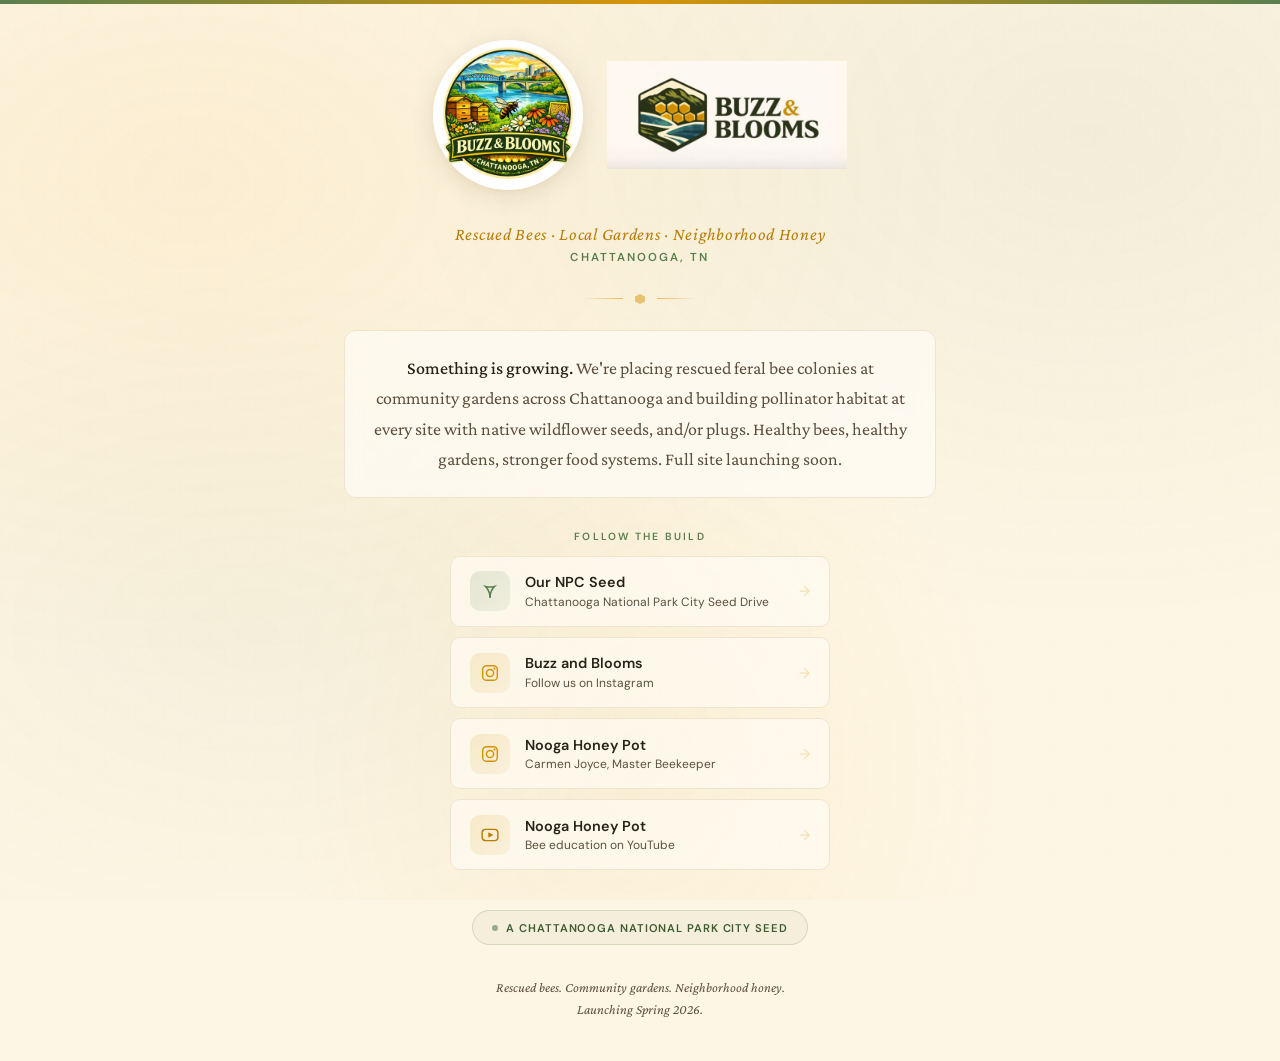
==== index.html @ ecd63970 "Update index.html habitai box" ====
<!DOCTYPE html>
<html lang="en">
<head>
  <meta charset="UTF-8">
  <meta name="viewport" content="width=device-width, initial-scale=1.0">
  <title>Buzz and Blooms | Rescued Bees · Local Gardens · Neighborhood Honey</title>
  <meta name="description" content="Buzz and Blooms places rescued feral bee colonies at community gardens across Chattanooga. A Chattanooga National Park City Seed.">
  <meta property="og:title" content="Buzz and Blooms | Chattanooga, TN">
  <meta property="og:description" content="Rescued bees. Local gardens. Neighborhood honey. A Chattanooga National Park City Seed.">
  <meta property="og:type" content="website">
  <meta property="og:url" content="https://buzzandbloomschatt.com">
  <link rel="preconnect" href="https://fonts.googleapis.com">
  <link rel="preconnect" href="https://fonts.gstatic.com" crossorigin>
  <link href="https://fonts.googleapis.com/css2?family=Crimson+Pro:ital,wght@0,300;0,400;0,500;0,600;1,300;1,400&family=DM+Sans:wght@400;500;600&display=swap" rel="stylesheet">
  <style>
    :root {
      --honey: #D4940A;
      --honey-deep: #B87D08;
      --honey-light: #E8B84B;
      --honey-glow: #F5D280;
      --sage: #5A7F4E;
      --sage-light: #7BA36D;
      --sage-deep: #3D5C33;
      --cream: #FFF8EC;
      --cream-dark: #F0E4CF;
      --ink: #2A2118;
      --ink-soft: #5C4F3E;
      --warm-bg: #FEF6E4;
    }

    * { margin: 0; padding: 0; box-sizing: border-box; }

    html {
      font-size: 16px;
      -webkit-font-smoothing: antialiased;
      -moz-osx-font-smoothing: grayscale;
    }

    body {
      background: var(--warm-bg);
      color: var(--ink);
      font-family: 'DM Sans', sans-serif;
      min-height: 100vh;
      display: flex;
      flex-direction: column;
      align-items: center;
      overflow-x: hidden;
      position: relative;
    }

    /* Layered warm background */
    body::before {
      content: '';
      position: fixed;
      inset: 0;
      background: 
        radial-gradient(ellipse at 15% 20%, rgba(212, 148, 10, 0.08) 0%, transparent 50%),
        radial-gradient(ellipse at 85% 15%, rgba(90, 127, 78, 0.07) 0%, transparent 45%),
        radial-gradient(ellipse at 50% 85%, rgba(212, 148, 10, 0.06) 0%, transparent 40%),
        radial-gradient(ellipse at 20% 70%, rgba(90, 127, 78, 0.05) 0%, transparent 40%);
      pointer-events: none;
      z-index: 0;
    }

    /* Subtle honeycomb texture */
    body::after {
      content: '';
      position: fixed;
      inset: 0;
      opacity: 0.018;
      background-image: url("data:image/svg+xml,%3Csvg width='60' height='52' viewBox='0 0 60 52' xmlns='http://www.w3.org/2000/svg'%3E%3Cpath d='M15 0 L30 8.66 L30 25.98 L15 34.64 L0 25.98 L0 8.66Z' fill='none' stroke='%23D4940A' stroke-width='1'/%3E%3Cpath d='M45 0 L60 8.66 L60 25.98 L45 34.64 L30 25.98 L30 8.66Z' fill='none' stroke='%23D4940A' stroke-width='1'/%3E%3Cpath d='M30 17.32 L45 25.98 L45 43.3 L30 51.96 L15 43.3 L15 25.98Z' fill='none' stroke='%23D4940A' stroke-width='1'/%3E%3C/svg%3E");
      pointer-events: none;
      z-index: 0;
    }

    /* Top accent bar */
    .accent-bar {
      width: 100%;
      height: 4px;
      background: linear-gradient(90deg, var(--sage), var(--honey), var(--sage));
      position: fixed;
      top: 0;
      left: 0;
      z-index: 10;
    }

    .page {
      position: relative;
      z-index: 1;
      display: flex;
      flex-direction: column;
      align-items: center;
      padding: 2.5rem 1.5rem 2.5rem;
      width: 100%;
      max-width: 640px;
    }

    /* Flying bees */
    .bee {
      position: fixed;
      width: 22px;
      height: 22px;
      opacity: 0;
      pointer-events: none;
      z-index: 0;
    }

    .bee svg {
      width: 100%;
      height: 100%;
    }

    .bee:nth-child(1) { animation: fly1 18s ease-in-out infinite 0s; }
    .bee:nth-child(2) { animation: fly2 22s ease-in-out infinite 4s; }
    .bee:nth-child(3) { animation: fly3 20s ease-in-out infinite 8s; }
    .bee:nth-child(4) { animation: fly4 25s ease-in-out infinite 2s; width: 18px; height: 18px; }
    .bee:nth-child(5) { animation: fly5 19s ease-in-out infinite 10s; width: 16px; height: 16px; }
    .bee:nth-child(6) { animation: fly6 23s ease-in-out infinite 5s; }
    .bee:nth-child(7) { animation: fly7 21s ease-in-out infinite 14s; width: 19px; height: 19px; }
    .bee:nth-child(8) { animation: fly8 24s ease-in-out infinite 1s; width: 17px; height: 17px; }

    @keyframes fly1 {
      0%   { transform: translate(-5vw, 60vh) rotate(20deg) scaleX(-1); opacity: 0; }
      5%   { opacity: 0.35; }
      25%  { transform: translate(30vw, 30vh) rotate(-5deg) scaleX(-1); }
      50%  { transform: translate(55vw, 50vh) rotate(15deg) scaleX(-1); opacity: 0.3; }
      75%  { transform: translate(80vw, 20vh) rotate(-10deg) scaleX(-1); }
      95%  { opacity: 0; }
      100% { transform: translate(105vw, 40vh) rotate(10deg) scaleX(-1); opacity: 0; }
    }

    @keyframes fly2 {
      0%   { transform: translate(105vw, 25vh) rotate(-15deg); opacity: 0; }
      5%   { opacity: 0.3; }
      30%  { transform: translate(65vw, 55vh) rotate(10deg); }
      55%  { transform: translate(35vw, 35vh) rotate(-8deg); opacity: 0.25; }
      80%  { transform: translate(10vw, 60vh) rotate(12deg); }
      95%  { opacity: 0; }
      100% { transform: translate(-10vw, 45vh) rotate(-5deg); opacity: 0; }
    }

    @keyframes fly3 {
      0%   { transform: translate(20vw, -5vh) rotate(10deg) scaleX(-1); opacity: 0; }
      5%   { opacity: 0.28; }
      35%  { transform: translate(50vw, 40vh) rotate(-12deg) scaleX(-1); }
      65%  { transform: translate(70vw, 70vh) rotate(8deg) scaleX(-1); opacity: 0.25; }
      95%  { opacity: 0; }
      100% { transform: translate(90vw, 105vh) rotate(-5deg) scaleX(-1); opacity: 0; }
    }

    @keyframes fly4 {
      0%   { transform: translate(90vw, 80vh) rotate(-10deg); opacity: 0; }
      5%   { opacity: 0.3; }
      20%  { transform: translate(70vw, 45vh) rotate(15deg); }
      45%  { transform: translate(40vw, 65vh) rotate(-5deg); opacity: 0.28; }
      70%  { transform: translate(15vw, 30vh) rotate(10deg); }
      95%  { opacity: 0; }
      100% { transform: translate(-10vw, 15vh) rotate(-8deg); opacity: 0; }
    }

    @keyframes fly5 {
      0%   { transform: translate(-8vw, 20vh) rotate(5deg) scaleX(-1); opacity: 0; }
      5%   { opacity: 0.25; }
      30%  { transform: translate(25vw, 75vh) rotate(-15deg) scaleX(-1); }
      60%  { transform: translate(60vw, 45vh) rotate(8deg) scaleX(-1); opacity: 0.22; }
      95%  { opacity: 0; }
      100% { transform: translate(105vw, 65vh) rotate(-5deg) scaleX(-1); opacity: 0; }
    }

    @keyframes fly6 {
      0%   { transform: translate(50vw, -8vh) rotate(12deg); opacity: 0; }
      5%   { opacity: 0.32; }
      25%  { transform: translate(75vw, 30vh) rotate(-8deg); }
      50%  { transform: translate(45vw, 55vh) rotate(15deg); opacity: 0.27; }
      75%  { transform: translate(20vw, 80vh) rotate(-12deg); }
      95%  { opacity: 0; }
      100% { transform: translate(-5vw, 95vh) rotate(5deg); opacity: 0; }
    }

    @keyframes fly7 {
      0%   { transform: translate(110vw, 70vh) rotate(-20deg) scaleX(-1); opacity: 0; }
      5%   { opacity: 0.26; }
      35%  { transform: translate(55vw, 20vh) rotate(10deg) scaleX(-1); }
      65%  { transform: translate(25vw, 50vh) rotate(-6deg) scaleX(-1); opacity: 0.24; }
      95%  { opacity: 0; }
      100% { transform: translate(-15vw, 35vh) rotate(12deg) scaleX(-1); opacity: 0; }
    }

    @keyframes fly8 {
      0%   { transform: translate(10vw, 105vh) rotate(8deg); opacity: 0; }
      5%   { opacity: 0.28; }
      25%  { transform: translate(35vw, 60vh) rotate(-12deg); }
      50%  { transform: translate(65vw, 85vh) rotate(6deg); opacity: 0.25; }
      75%  { transform: translate(85vw, 40vh) rotate(-15deg); }
      95%  { opacity: 0; }
      100% { transform: translate(108vw, 10vh) rotate(10deg); opacity: 0; }
    }

    /* Logos side by side */
    .logos {
      display: flex;
      align-items: center;
      gap: 1.5rem;
      margin-bottom: 1.8rem;
      opacity: 0;
      animation: fadeUp 0.9s ease-out 0.15s forwards;
    }

    .logos .badge img {
      width: 150px;
      max-width: 35vw;
      height: auto;
      border-radius: 50%;
      box-shadow: 
        0 6px 24px rgba(42, 33, 24, 0.1),
        0 2px 6px rgba(212, 148, 10, 0.08);
    }

    .logos .lockup img {
      width: 240px;
      max-width: 50vw;
      height: auto;
    }

    /* Tagline */
    .subtitle {
      font-family: 'Crimson Pro', serif;
      font-weight: 400;
      font-style: italic;
      font-size: 1.1rem;
      color: var(--honey-deep);
      letter-spacing: 0.04em;
      text-align: center;
      margin-bottom: 0.4rem;
      opacity: 0;
      animation: fadeUp 0.9s ease-out 0.5s forwards;
    }

    .location {
      font-family: 'DM Sans', sans-serif;
      font-size: 0.72rem;
      font-weight: 600;
      letter-spacing: 0.18em;
      text-transform: uppercase;
      color: var(--sage);
      text-align: center;
      margin-bottom: 1.8rem;
      opacity: 0;
      animation: fadeUp 0.9s ease-out 0.58s forwards;
    }

    /* Divider */
    .divider {
      display: flex;
      align-items: center;
      gap: 12px;
      margin-bottom: 1.6rem;
      opacity: 0;
      animation: fadeUp 0.9s ease-out 0.62s forwards;
    }

    .divider-line {
      width: 40px;
      height: 1px;
      background: linear-gradient(90deg, transparent, var(--honey-light));
    }
    .divider-line:last-child {
      background: linear-gradient(90deg, var(--honey-light), transparent);
    }

    .divider-hex {
      width: 10px;
      height: 10px;
      background: var(--honey);
      clip-path: polygon(50% 0%, 100% 25%, 100% 75%, 50% 100%, 0% 75%, 0% 25%);
      opacity: 0.5;
    }

    /* Message card */
    .message-card {
      background: rgba(255, 253, 247, 0.7);
      border: 1px solid var(--cream-dark);
      border-radius: 12px;
      padding: 1.4rem 1.6rem;
      margin-bottom: 2rem;
      backdrop-filter: blur(8px);
      opacity: 0;
      animation: fadeUp 0.9s ease-out 0.7s forwards;
    }

    .message {
      font-family: 'Crimson Pro', serif;
      font-size: 1.12rem;
      font-weight: 400;
      line-height: 1.7;
      color: var(--ink-soft);
      text-align: center;
    }

    .message strong {
      color: var(--ink);
      font-weight: 500;
    }

    /* Section label */
    .section-label {
      font-family: 'DM Sans', sans-serif;
      font-size: 0.65rem;
      font-weight: 600;
      letter-spacing: 0.2em;
      text-transform: uppercase;
      color: var(--sage);
      margin-bottom: 0.8rem;
      opacity: 0;
      animation: fadeUp 0.9s ease-out 0.82s forwards;
    }

    /* Links */
    .links {
      display: flex;
      flex-direction: column;
      gap: 0.65rem;
      width: 100%;
      max-width: 380px;
      margin-bottom: 2.5rem;
      opacity: 0;
      animation: fadeUp 0.9s ease-out 0.88s forwards;
    }

    .link-item {
      display: flex;
      align-items: center;
      gap: 0.9rem;
      padding: 0.9rem 1.2rem;
      border: 1px solid var(--cream-dark);
      border-radius: 10px;
      background: rgba(255, 253, 247, 0.6);
      text-decoration: none;
      color: var(--ink);
      transition: all 0.3s ease;
      backdrop-filter: blur(4px);
    }

    .link-item:hover {
      border-color: var(--honey-light);
      background: rgba(255, 248, 236, 0.9);
      transform: translateY(-2px);
      box-shadow: 0 6px 20px rgba(212, 148, 10, 0.1);
    }

    .link-icon {
      width: 40px;
      height: 40px;
      border-radius: 10px;
      display: flex;
      align-items: center;
      justify-content: center;
      flex-shrink: 0;
    }

    .link-icon.seed { 
      background: linear-gradient(135deg, rgba(90, 127, 78, 0.15), rgba(90, 127, 78, 0.08)); 
      color: var(--sage); 
    }
    .link-icon.instagram { 
      background: linear-gradient(135deg, rgba(212, 148, 10, 0.15), rgba(212, 148, 10, 0.08)); 
      color: var(--honey); 
    }
    .link-icon.youtube { 
      background: linear-gradient(135deg, rgba(212, 148, 10, 0.15), rgba(212, 148, 10, 0.08)); 
      color: var(--honey-deep); 
    }

    .link-text { display: flex; flex-direction: column; }

    .link-label {
      font-family: 'DM Sans', sans-serif;
      font-weight: 600;
      font-size: 0.9rem;
      color: var(--ink);
    }

    .link-desc {
      font-family: 'DM Sans', sans-serif;
      font-size: 0.75rem;
      color: var(--ink-soft);
      margin-top: 0.15rem;
    }

    .link-arrow {
      margin-left: auto;
      color: var(--honey-light);
      opacity: 0.4;
      transition: opacity 0.3s ease, transform 0.3s ease;
      font-size: 0.9rem;
    }

    .link-item:hover .link-arrow {
      opacity: 0.8;
      transform: translateX(3px);
    }

    /* NPC badge */
    .npc-badge {
      display: flex;
      align-items: center;
      gap: 0.5rem;
      font-family: 'DM Sans', sans-serif;
      font-size: 0.7rem;
      font-weight: 600;
      letter-spacing: 0.08em;
      text-transform: uppercase;
      color: var(--sage-deep);
      text-align: center;
      padding: 0.6rem 1.2rem;
      border: 1px solid rgba(90, 127, 78, 0.2);
      border-radius: 24px;
      background: rgba(90, 127, 78, 0.06);
      opacity: 0;
      animation: fadeUp 0.9s ease-out 1s forwards;
      margin-bottom: 2rem;
    }

    .npc-dot {
      width: 6px;
      height: 6px;
      background: var(--sage);
      border-radius: 50%;
      opacity: 0.6;
    }

    /* Footer */
    .footer {
      font-family: 'Crimson Pro', serif;
      font-style: italic;
      font-size: 0.85rem;
      color: var(--ink-soft);
      opacity: 0;
      animation: fadeUp 0.9s ease-out 1.1s forwards;
      text-align: center;
      line-height: 1.6;
    }

    @keyframes fadeUp {
      from { opacity: 0; transform: translateY(14px); }
      to { opacity: 1; transform: translateY(0); }
    }

    @media (max-width: 480px) {
      .logos { flex-direction: column; gap: 1rem; }
      .logos .badge img { width: 180px; max-width: 50vw; }
      .logos .lockup img { width: 260px; max-width: 75vw; }
      .message { font-size: 1.05rem; }
      .message-card { padding: 1.1rem 1.3rem; }
      .links { max-width: 100%; }
      .page { padding-top: 2rem; }
    }
  </style>
</head>
<body>

  <div class="accent-bar"></div>

  <!-- Flying bees -->
  <div class="bee" aria-hidden="true">
    <svg viewBox="0 0 22 22" xmlns="http://www.w3.org/2000/svg">
      <ellipse cx="13" cy="11" rx="6.5" ry="4.5" fill="#D4940A" opacity="0.85"/>
      <line x1="9.5" y1="7" x2="9.5" y2="15" stroke="#2A2118" stroke-width="1" opacity="0.45"/>
      <line x1="13" y1="6.5" x2="13" y2="15.5" stroke="#2A2118" stroke-width="1" opacity="0.45"/>
      <circle cx="6" cy="11" r="2.8" fill="#2A2118" opacity="0.5"/>
      <ellipse cx="10" cy="5.5" rx="4.5" ry="2.8" fill="none" stroke="#D4940A" stroke-width="0.6" opacity="0.4" transform="rotate(-15, 10, 5.5)"/>
      <ellipse cx="14" cy="5" rx="4" ry="2.5" fill="none" stroke="#D4940A" stroke-width="0.6" opacity="0.3" transform="rotate(-20, 14, 5)"/>
    </svg>
  </div>
  <div class="bee" aria-hidden="true">
    <svg viewBox="0 0 22 22" xmlns="http://www.w3.org/2000/svg">
      <ellipse cx="13" cy="11" rx="6.5" ry="4.5" fill="#D4940A" opacity="0.85"/>
      <line x1="9.5" y1="7" x2="9.5" y2="15" stroke="#2A2118" stroke-width="1" opacity="0.45"/>
      <line x1="13" y1="6.5" x2="13" y2="15.5" stroke="#2A2118" stroke-width="1" opacity="0.45"/>
      <circle cx="6" cy="11" r="2.8" fill="#2A2118" opacity="0.5"/>
      <ellipse cx="10" cy="5.5" rx="4.5" ry="2.8" fill="none" stroke="#D4940A" stroke-width="0.6" opacity="0.4" transform="rotate(-15, 10, 5.5)"/>
      <ellipse cx="14" cy="5" rx="4" ry="2.5" fill="none" stroke="#D4940A" stroke-width="0.6" opacity="0.3" transform="rotate(-20, 14, 5)"/>
    </svg>
  </div>
  <div class="bee" aria-hidden="true">
    <svg viewBox="0 0 22 22" xmlns="http://www.w3.org/2000/svg">
      <ellipse cx="13" cy="11" rx="6.5" ry="4.5" fill="#D4940A" opacity="0.85"/>
      <line x1="9.5" y1="7" x2="9.5" y2="15" stroke="#2A2118" stroke-width="1" opacity="0.45"/>
      <line x1="13" y1="6.5" x2="13" y2="15.5" stroke="#2A2118" stroke-width="1" opacity="0.45"/>
      <circle cx="6" cy="11" r="2.8" fill="#2A2118" opacity="0.5"/>
      <ellipse cx="10" cy="5.5" rx="4.5" ry="2.8" fill="none" stroke="#D4940A" stroke-width="0.6" opacity="0.4" transform="rotate(-15, 10, 5.5)"/>
      <ellipse cx="14" cy="5" rx="4" ry="2.5" fill="none" stroke="#D4940A" stroke-width="0.6" opacity="0.3" transform="rotate(-20, 14, 5)"/>
    </svg>
  </div>
  <div class="bee" aria-hidden="true">
    <svg viewBox="0 0 22 22" xmlns="http://www.w3.org/2000/svg">
      <ellipse cx="13" cy="11" rx="6.5" ry="4.5" fill="#D4940A" opacity="0.85"/>
      <line x1="9.5" y1="7" x2="9.5" y2="15" stroke="#2A2118" stroke-width="1" opacity="0.45"/>
      <line x1="13" y1="6.5" x2="13" y2="15.5" stroke="#2A2118" stroke-width="1" opacity="0.45"/>
      <circle cx="6" cy="11" r="2.8" fill="#2A2118" opacity="0.5"/>
      <ellipse cx="10" cy="5.5" rx="4.5" ry="2.8" fill="none" stroke="#D4940A" stroke-width="0.6" opacity="0.4" transform="rotate(-15, 10, 5.5)"/>
      <ellipse cx="14" cy="5" rx="4" ry="2.5" fill="none" stroke="#D4940A" stroke-width="0.6" opacity="0.3" transform="rotate(-20, 14, 5)"/>
    </svg>
  </div>
  <div class="bee" aria-hidden="true">
    <svg viewBox="0 0 22 22" xmlns="http://www.w3.org/2000/svg">
      <ellipse cx="13" cy="11" rx="6.5" ry="4.5" fill="#D4940A" opacity="0.85"/>
      <line x1="9.5" y1="7" x2="9.5" y2="15" stroke="#2A2118" stroke-width="1" opacity="0.45"/>
      <line x1="13" y1="6.5" x2="13" y2="15.5" stroke="#2A2118" stroke-width="1" opacity="0.45"/>
      <circle cx="6" cy="11" r="2.8" fill="#2A2118" opacity="0.5"/>
      <ellipse cx="10" cy="5.5" rx="4.5" ry="2.8" fill="none" stroke="#D4940A" stroke-width="0.6" opacity="0.4" transform="rotate(-15, 10, 5.5)"/>
      <ellipse cx="14" cy="5" rx="4" ry="2.5" fill="none" stroke="#D4940A" stroke-width="0.6" opacity="0.3" transform="rotate(-20, 14, 5)"/>
    </svg>
  </div>
  <div class="bee" aria-hidden="true">
    <svg viewBox="0 0 22 22" xmlns="http://www.w3.org/2000/svg">
      <ellipse cx="13" cy="11" rx="6.5" ry="4.5" fill="#D4940A" opacity="0.85"/>
      <line x1="9.5" y1="7" x2="9.5" y2="15" stroke="#2A2118" stroke-width="1" opacity="0.45"/>
      <line x1="13" y1="6.5" x2="13" y2="15.5" stroke="#2A2118" stroke-width="1" opacity="0.45"/>
      <circle cx="6" cy="11" r="2.8" fill="#2A2118" opacity="0.5"/>
      <ellipse cx="10" cy="5.5" rx="4.5" ry="2.8" fill="none" stroke="#D4940A" stroke-width="0.6" opacity="0.4" transform="rotate(-15, 10, 5.5)"/>
      <ellipse cx="14" cy="5" rx="4" ry="2.5" fill="none" stroke="#D4940A" stroke-width="0.6" opacity="0.3" transform="rotate(-20, 14, 5)"/>
    </svg>
  </div>
  <div class="bee" aria-hidden="true">
    <svg viewBox="0 0 22 22" xmlns="http://www.w3.org/2000/svg">
      <ellipse cx="13" cy="11" rx="6.5" ry="4.5" fill="#D4940A" opacity="0.85"/>
      <line x1="9.5" y1="7" x2="9.5" y2="15" stroke="#2A2118" stroke-width="1" opacity="0.45"/>
      <line x1="13" y1="6.5" x2="13" y2="15.5" stroke="#2A2118" stroke-width="1" opacity="0.45"/>
      <circle cx="6" cy="11" r="2.8" fill="#2A2118" opacity="0.5"/>
      <ellipse cx="10" cy="5.5" rx="4.5" ry="2.8" fill="none" stroke="#D4940A" stroke-width="0.6" opacity="0.4" transform="rotate(-15, 10, 5.5)"/>
      <ellipse cx="14" cy="5" rx="4" ry="2.5" fill="none" stroke="#D4940A" stroke-width="0.6" opacity="0.3" transform="rotate(-20, 14, 5)"/>
    </svg>
  </div>
  <div class="bee" aria-hidden="true">
    <svg viewBox="0 0 22 22" xmlns="http://www.w3.org/2000/svg">
      <ellipse cx="13" cy="11" rx="6.5" ry="4.5" fill="#D4940A" opacity="0.85"/>
      <line x1="9.5" y1="7" x2="9.5" y2="15" stroke="#2A2118" stroke-width="1" opacity="0.45"/>
      <line x1="13" y1="6.5" x2="13" y2="15.5" stroke="#2A2118" stroke-width="1" opacity="0.45"/>
      <circle cx="6" cy="11" r="2.8" fill="#2A2118" opacity="0.5"/>
      <ellipse cx="10" cy="5.5" rx="4.5" ry="2.8" fill="none" stroke="#D4940A" stroke-width="0.6" opacity="0.4" transform="rotate(-15, 10, 5.5)"/>
      <ellipse cx="14" cy="5" rx="4" ry="2.5" fill="none" stroke="#D4940A" stroke-width="0.6" opacity="0.3" transform="rotate(-20, 14, 5)"/>
    </svg>
  </div>

  <main class="page">

    <!-- Logos side by side -->
    <div class="logos">
      <div class="badge">
        <img src="logo-badge.png" alt="Buzz and Blooms Chattanooga illustrated badge">
      </div>
      <div class="lockup">
        <img src="logo-horizontal.png" alt="Buzz and Blooms logo with mountain, river, and honeycomb">
      </div>
    </div>

    <!-- Tagline -->
    <p class="subtitle">Rescued Bees · Local Gardens · Neighborhood Honey</p>
    <p class="location">Chattanooga, TN</p>

    <!-- Divider -->
    <div class="divider">
      <span class="divider-line"></span>
      <span class="divider-hex"></span>
      <span class="divider-line"></span>
    </div>

    <!-- Message -->
    <div class="message-card">
      <p class="message">
        <strong>Something is growing.</strong> We're placing rescued feral bee colonies at community gardens across Chattanooga and building pollinator habitat at every site with native wildflower seeds, and/or plugs. Healthy bees, healthy gardens, stronger food systems. Full site launching soon.
      </p>
    </div>

    <!-- Links -->
    <p class="section-label">Follow the build</p>
    <div class="links">
      <a href="https://www.npcseeds.org/seeds/0ba0ef82-71f8-458d-8ea9-48633b9c30ae" target="_blank" rel="noopener" class="link-item">
        <div class="link-icon seed">
          <svg width="18" height="18" viewBox="0 0 16 16" fill="none" stroke="currentColor" stroke-width="1.4">
            <path d="M8 14 Q8 8 4 4 Q8 5 12 4 Q8 8 8 14Z"/>
            <line x1="8" y1="14" x2="8" y2="9"/>
          </svg>
        </div>
        <div class="link-text">
          <span class="link-label">Our NPC Seed</span>
          <span class="link-desc">Chattanooga National Park City Seed Drive</span>
        </div>
        <span class="link-arrow">&rarr;</span>
      </a>

      <a href="https://www.instagram.com/buzzandbloomschatt/" target="_blank" rel="noopener" class="link-item">
        <div class="link-icon instagram">
          <svg width="18" height="18" viewBox="0 0 16 16" fill="none" stroke="currentColor" stroke-width="1.3">
            <rect x="1.5" y="1.5" width="13" height="13" rx="3.5"/>
            <circle cx="8" cy="8" r="3.2"/>
            <circle cx="12" cy="4" r="1" fill="currentColor" stroke="none"/>
          </svg>
        </div>
        <div class="link-text">
          <span class="link-label">Buzz and Blooms</span>
          <span class="link-desc">Follow us on Instagram</span>
        </div>
        <span class="link-arrow">&rarr;</span>
      </a>

      <a href="https://www.instagram.com/noogahoneypot/" target="_blank" rel="noopener" class="link-item">
        <div class="link-icon instagram">
          <svg width="18" height="18" viewBox="0 0 16 16" fill="none" stroke="currentColor" stroke-width="1.3">
            <rect x="1.5" y="1.5" width="13" height="13" rx="3.5"/>
            <circle cx="8" cy="8" r="3.2"/>
            <circle cx="12" cy="4" r="1" fill="currentColor" stroke="none"/>
          </svg>
        </div>
        <div class="link-text">
          <span class="link-label">Nooga Honey Pot</span>
          <span class="link-desc">Carmen Joyce, Master Beekeeper</span>
        </div>
        <span class="link-arrow">&rarr;</span>
      </a>

      <a href="https://www.youtube.com/@noogahoneypot" target="_blank" rel="noopener" class="link-item">
        <div class="link-icon youtube">
          <svg width="18" height="18" viewBox="0 0 16 16" fill="none" stroke="currentColor" stroke-width="1.3">
            <rect x="1" y="3" width="14" height="10" rx="3"/>
            <polygon points="6.5,5.5 11,8 6.5,10.5" fill="currentColor" stroke="none"/>
          </svg>
        </div>
        <div class="link-text">
          <span class="link-label">Nooga Honey Pot</span>
          <span class="link-desc">Bee education on YouTube</span>
        </div>
        <span class="link-arrow">&rarr;</span>
      </a>
    </div>

    <!-- NPC badge -->
    <div class="npc-badge">
      <span class="npc-dot"></span>
      A Chattanooga National Park City Seed
    </div>

    <!-- Footer -->
    <p class="footer">
      Rescued bees. Community gardens. Neighborhood honey.<br>
      Launching Spring 2026.
    </p>

  </main>

</body>
</html>
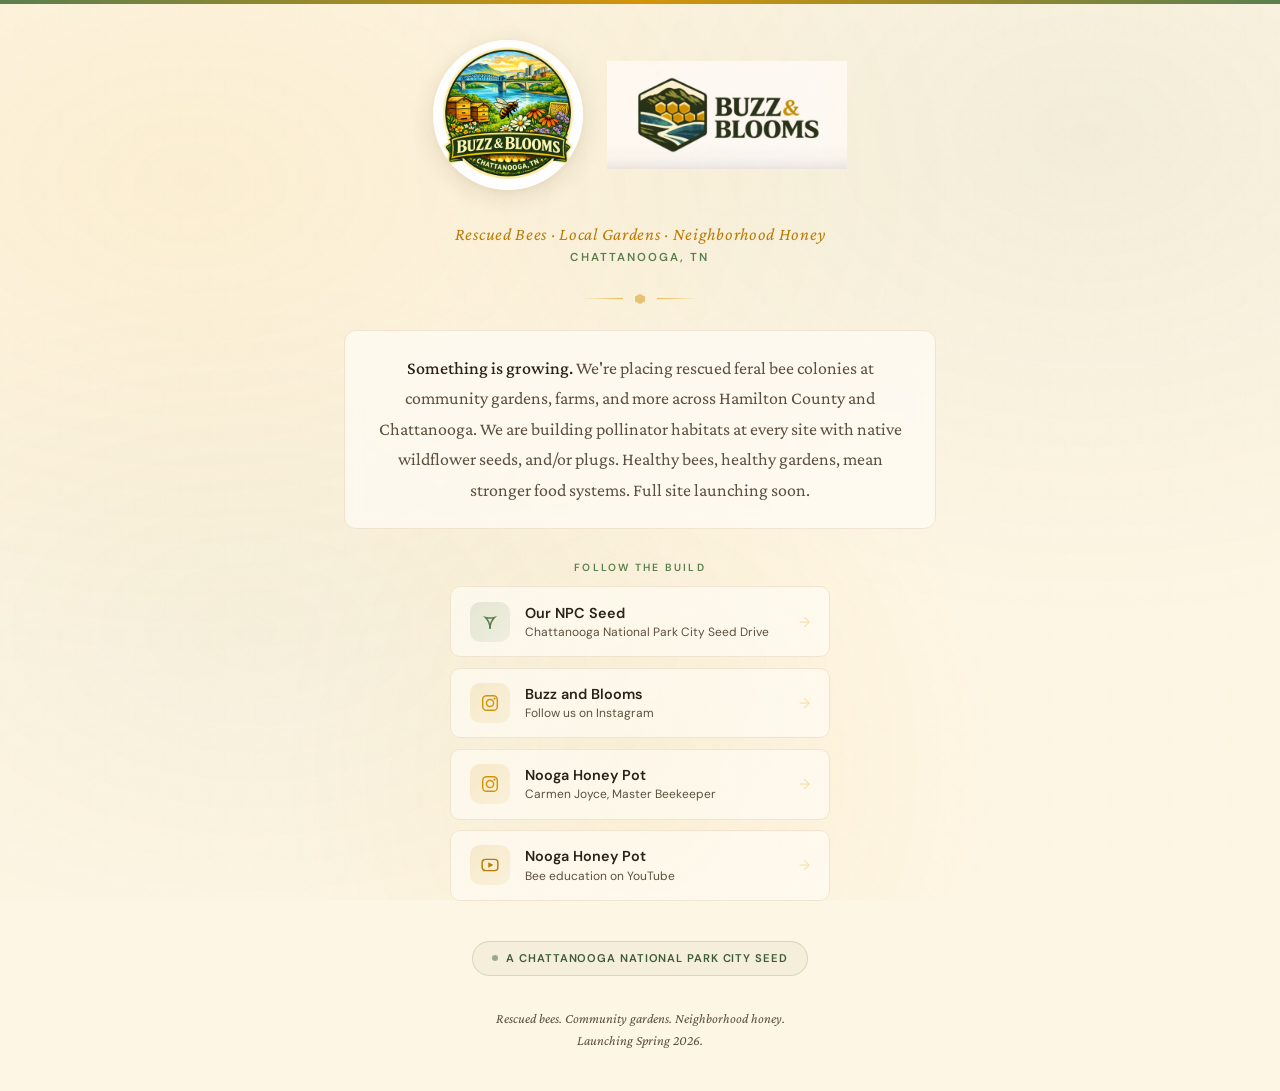
==== commit 92b2bf94: "Update index.html mission box" ====
--- a/index.html
+++ b/index.html
@@ -569,7 +569,7 @@
     <!-- Message -->
     <div class="message-card">
       <p class="message">
-        <strong>Something is growing.</strong> We're placing rescued feral bee colonies at community gardens across Chattanooga and building pollinator habitat at every site with native wildflower seeds, and/or plugs. Healthy bees, healthy gardens, stronger food systems. Full site launching soon.
+        <strong>Something is growing.</strong> We're placing rescued feral bee colonies at community gardens, farms, and more across Hamilton County and Chattanooga. We are building pollinator habitats at every site with native wildflower seeds, and/or plugs. Healthy bees, healthy gardens, mean stronger food systems. Full site launching soon.
       </p>
     </div>
 
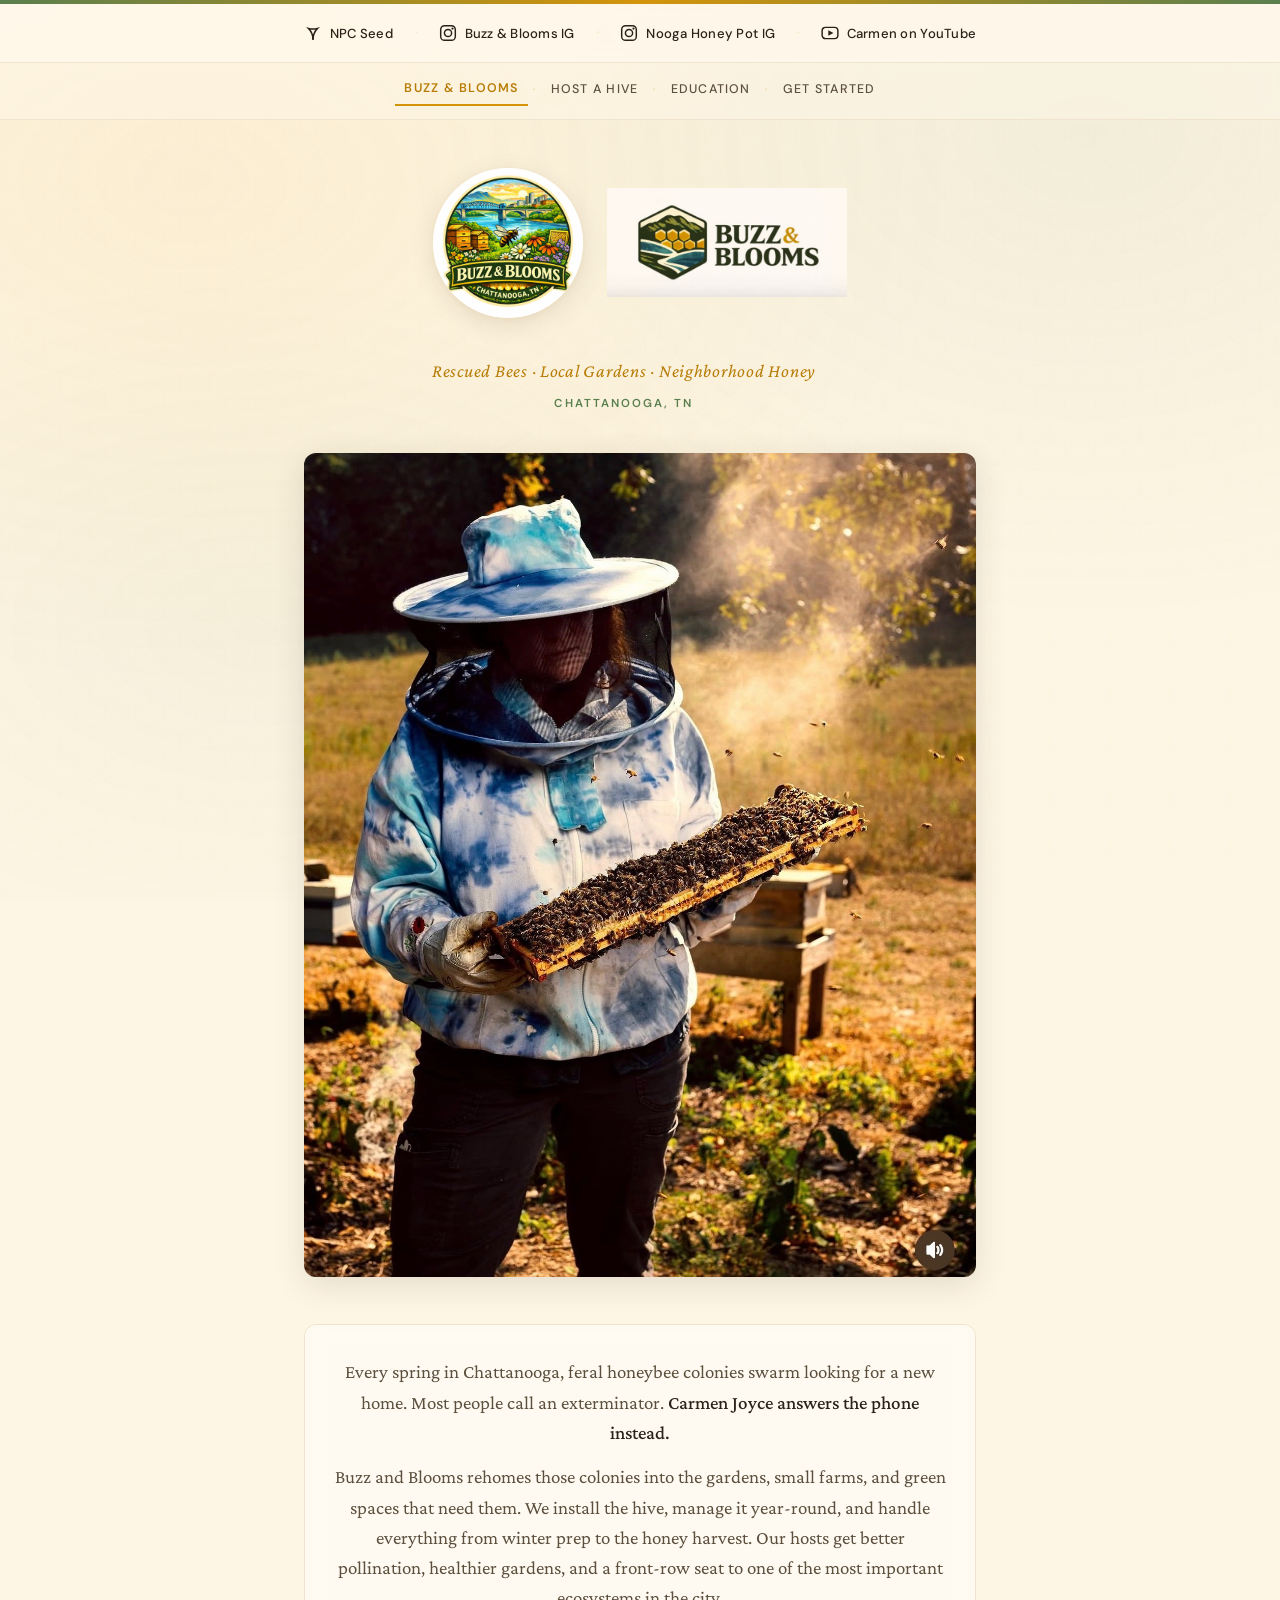
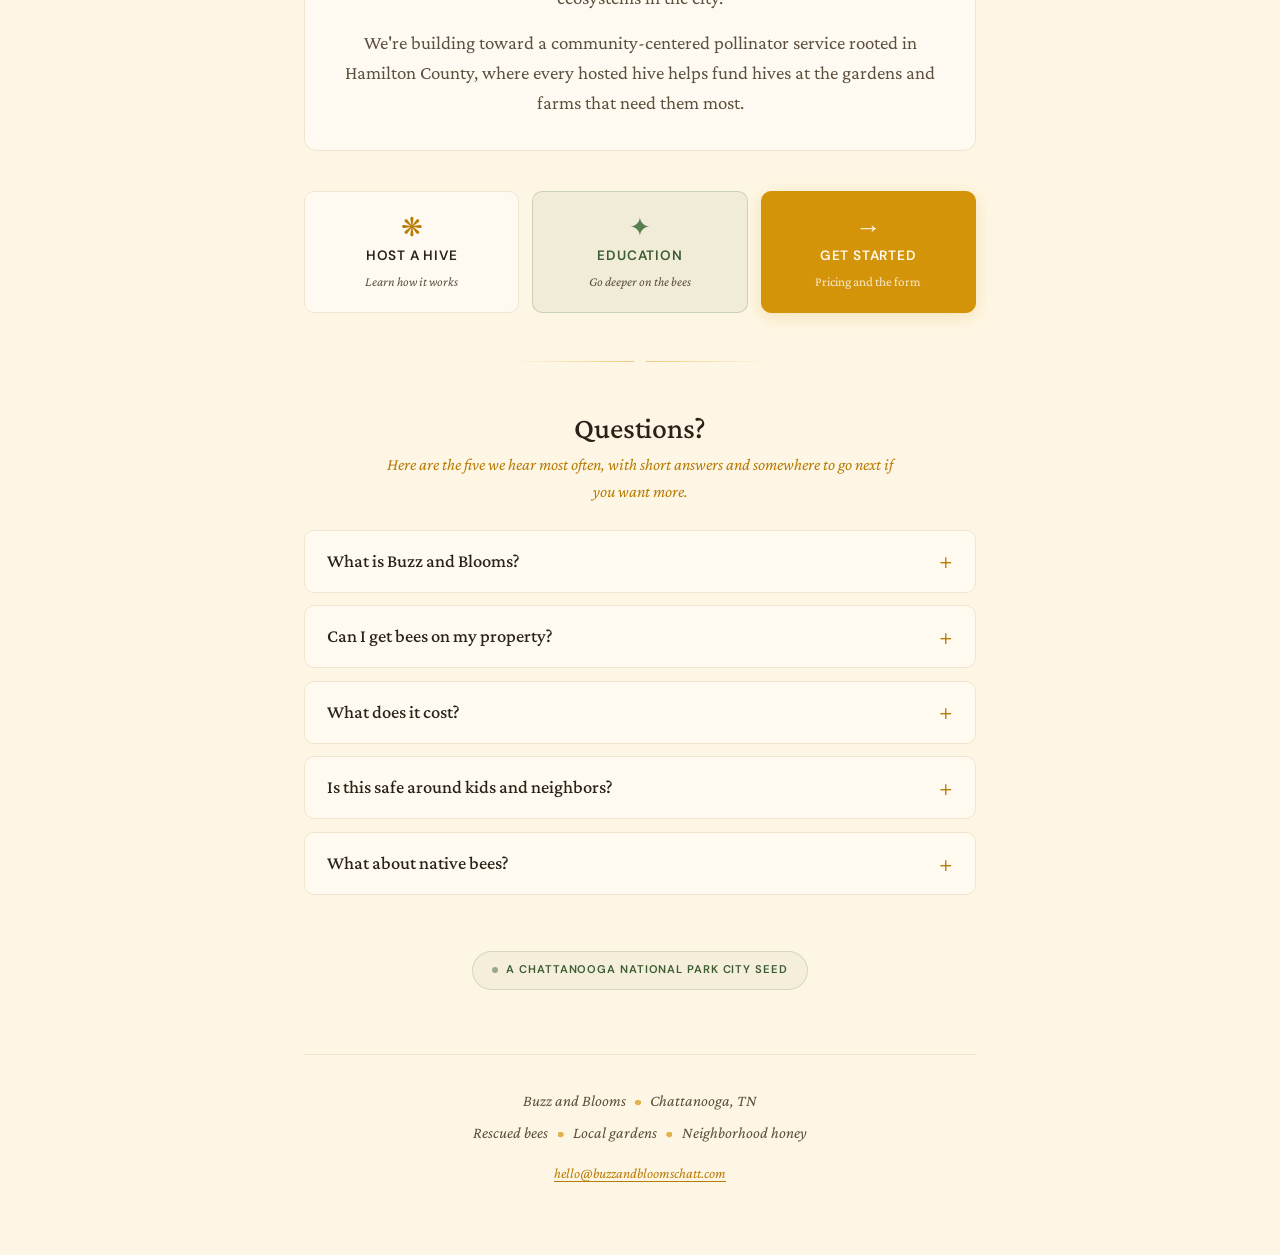
==== commit bba30c7b: "Launch: photos, email, copy fixes, preview banners removed" ====
--- a/index.html
+++ b/index.html
@@ -1,653 +1,429 @@
 <!DOCTYPE html>
 <html lang="en">
 <head>
-  <meta charset="UTF-8">
-  <meta name="viewport" content="width=device-width, initial-scale=1.0">
-  <title>Buzz and Blooms | Rescued Bees · Local Gardens · Neighborhood Honey</title>
-  <meta name="description" content="Buzz and Blooms places rescued feral bee colonies at community gardens across Chattanooga. A Chattanooga National Park City Seed.">
-  <meta property="og:title" content="Buzz and Blooms | Chattanooga, TN">
-  <meta property="og:description" content="Rescued bees. Local gardens. Neighborhood honey. A Chattanooga National Park City Seed.">
-  <meta property="og:type" content="website">
-  <meta property="og:url" content="https://buzzandbloomschatt.com">
-  <link rel="preconnect" href="https://fonts.googleapis.com">
-  <link rel="preconnect" href="https://fonts.gstatic.com" crossorigin>
-  <link href="https://fonts.googleapis.com/css2?family=Crimson+Pro:ital,wght@0,300;0,400;0,500;0,600;1,300;1,400&family=DM+Sans:wght@400;500;600&display=swap" rel="stylesheet">
-  <style>
-    :root {
-      --honey: #D4940A;
-      --honey-deep: #B87D08;
-      --honey-light: #E8B84B;
-      --honey-glow: #F5D280;
-      --sage: #5A7F4E;
-      --sage-light: #7BA36D;
-      --sage-deep: #3D5C33;
-      --cream: #FFF8EC;
-      --cream-dark: #F0E4CF;
-      --ink: #2A2118;
-      --ink-soft: #5C4F3E;
-      --warm-bg: #FEF6E4;
-    }
-
-    * { margin: 0; padding: 0; box-sizing: border-box; }
-
-    html {
-      font-size: 16px;
-      -webkit-font-smoothing: antialiased;
-      -moz-osx-font-smoothing: grayscale;
-    }
-
-    body {
-      background: var(--warm-bg);
-      color: var(--ink);
-      font-family: 'DM Sans', sans-serif;
-      min-height: 100vh;
-      display: flex;
-      flex-direction: column;
-      align-items: center;
-      overflow-x: hidden;
-      position: relative;
-    }
-
-    /* Layered warm background */
-    body::before {
-      content: '';
-      position: fixed;
-      inset: 0;
-      background: 
-        radial-gradient(ellipse at 15% 20%, rgba(212, 148, 10, 0.08) 0%, transparent 50%),
-        radial-gradient(ellipse at 85% 15%, rgba(90, 127, 78, 0.07) 0%, transparent 45%),
-        radial-gradient(ellipse at 50% 85%, rgba(212, 148, 10, 0.06) 0%, transparent 40%),
-        radial-gradient(ellipse at 20% 70%, rgba(90, 127, 78, 0.05) 0%, transparent 40%);
-      pointer-events: none;
-      z-index: 0;
-    }
-
-    /* Subtle honeycomb texture */
-    body::after {
-      content: '';
-      position: fixed;
-      inset: 0;
-      opacity: 0.018;
-      background-image: url("data:image/svg+xml,%3Csvg width='60' height='52' viewBox='0 0 60 52' xmlns='http://www.w3.org/2000/svg'%3E%3Cpath d='M15 0 L30 8.66 L30 25.98 L15 34.64 L0 25.98 L0 8.66Z' fill='none' stroke='%23D4940A' stroke-width='1'/%3E%3Cpath d='M45 0 L60 8.66 L60 25.98 L45 34.64 L30 25.98 L30 8.66Z' fill='none' stroke='%23D4940A' stroke-width='1'/%3E%3Cpath d='M30 17.32 L45 25.98 L45 43.3 L30 51.96 L15 43.3 L15 25.98Z' fill='none' stroke='%23D4940A' stroke-width='1'/%3E%3C/svg%3E");
-      pointer-events: none;
-      z-index: 0;
-    }
-
-    /* Top accent bar */
-    .accent-bar {
-      width: 100%;
-      height: 4px;
-      background: linear-gradient(90deg, var(--sage), var(--honey), var(--sage));
-      position: fixed;
-      top: 0;
-      left: 0;
-      z-index: 10;
-    }
-
-    .page {
-      position: relative;
-      z-index: 1;
-      display: flex;
-      flex-direction: column;
-      align-items: center;
-      padding: 2.5rem 1.5rem 2.5rem;
-      width: 100%;
-      max-width: 640px;
-    }
-
-    /* Flying bees */
-    .bee {
-      position: fixed;
-      width: 22px;
-      height: 22px;
-      opacity: 0;
-      pointer-events: none;
-      z-index: 0;
-    }
-
-    .bee svg {
-      width: 100%;
-      height: 100%;
-    }
-
-    .bee:nth-child(1) { animation: fly1 18s ease-in-out infinite 0s; }
-    .bee:nth-child(2) { animation: fly2 22s ease-in-out infinite 4s; }
-    .bee:nth-child(3) { animation: fly3 20s ease-in-out infinite 8s; }
-    .bee:nth-child(4) { animation: fly4 25s ease-in-out infinite 2s; width: 18px; height: 18px; }
-    .bee:nth-child(5) { animation: fly5 19s ease-in-out infinite 10s; width: 16px; height: 16px; }
-    .bee:nth-child(6) { animation: fly6 23s ease-in-out infinite 5s; }
-    .bee:nth-child(7) { animation: fly7 21s ease-in-out infinite 14s; width: 19px; height: 19px; }
-    .bee:nth-child(8) { animation: fly8 24s ease-in-out infinite 1s; width: 17px; height: 17px; }
-
-    @keyframes fly1 {
-      0%   { transform: translate(-5vw, 60vh) rotate(20deg) scaleX(-1); opacity: 0; }
-      5%   { opacity: 0.35; }
-      25%  { transform: translate(30vw, 30vh) rotate(-5deg) scaleX(-1); }
-      50%  { transform: translate(55vw, 50vh) rotate(15deg) scaleX(-1); opacity: 0.3; }
-      75%  { transform: translate(80vw, 20vh) rotate(-10deg) scaleX(-1); }
-      95%  { opacity: 0; }
-      100% { transform: translate(105vw, 40vh) rotate(10deg) scaleX(-1); opacity: 0; }
-    }
-
-    @keyframes fly2 {
-      0%   { transform: translate(105vw, 25vh) rotate(-15deg); opacity: 0; }
-      5%   { opacity: 0.3; }
-      30%  { transform: translate(65vw, 55vh) rotate(10deg); }
-      55%  { transform: translate(35vw, 35vh) rotate(-8deg); opacity: 0.25; }
-      80%  { transform: translate(10vw, 60vh) rotate(12deg); }
-      95%  { opacity: 0; }
-      100% { transform: translate(-10vw, 45vh) rotate(-5deg); opacity: 0; }
-    }
-
-    @keyframes fly3 {
-      0%   { transform: translate(20vw, -5vh) rotate(10deg) scaleX(-1); opacity: 0; }
-      5%   { opacity: 0.28; }
-      35%  { transform: translate(50vw, 40vh) rotate(-12deg) scaleX(-1); }
-      65%  { transform: translate(70vw, 70vh) rotate(8deg) scaleX(-1); opacity: 0.25; }
-      95%  { opacity: 0; }
-      100% { transform: translate(90vw, 105vh) rotate(-5deg) scaleX(-1); opacity: 0; }
-    }
-
-    @keyframes fly4 {
-      0%   { transform: translate(90vw, 80vh) rotate(-10deg); opacity: 0; }
-      5%   { opacity: 0.3; }
-      20%  { transform: translate(70vw, 45vh) rotate(15deg); }
-      45%  { transform: translate(40vw, 65vh) rotate(-5deg); opacity: 0.28; }
-      70%  { transform: translate(15vw, 30vh) rotate(10deg); }
-      95%  { opacity: 0; }
-      100% { transform: translate(-10vw, 15vh) rotate(-8deg); opacity: 0; }
-    }
-
-    @keyframes fly5 {
-      0%   { transform: translate(-8vw, 20vh) rotate(5deg) scaleX(-1); opacity: 0; }
-      5%   { opacity: 0.25; }
-      30%  { transform: translate(25vw, 75vh) rotate(-15deg) scaleX(-1); }
-      60%  { transform: translate(60vw, 45vh) rotate(8deg) scaleX(-1); opacity: 0.22; }
-      95%  { opacity: 0; }
-      100% { transform: translate(105vw, 65vh) rotate(-5deg) scaleX(-1); opacity: 0; }
-    }
-
-    @keyframes fly6 {
-      0%   { transform: translate(50vw, -8vh) rotate(12deg); opacity: 0; }
-      5%   { opacity: 0.32; }
-      25%  { transform: translate(75vw, 30vh) rotate(-8deg); }
-      50%  { transform: translate(45vw, 55vh) rotate(15deg); opacity: 0.27; }
-      75%  { transform: translate(20vw, 80vh) rotate(-12deg); }
-      95%  { opacity: 0; }
-      100% { transform: translate(-5vw, 95vh) rotate(5deg); opacity: 0; }
-    }
-
-    @keyframes fly7 {
-      0%   { transform: translate(110vw, 70vh) rotate(-20deg) scaleX(-1); opacity: 0; }
-      5%   { opacity: 0.26; }
-      35%  { transform: translate(55vw, 20vh) rotate(10deg) scaleX(-1); }
-      65%  { transform: translate(25vw, 50vh) rotate(-6deg) scaleX(-1); opacity: 0.24; }
-      95%  { opacity: 0; }
-      100% { transform: translate(-15vw, 35vh) rotate(12deg) scaleX(-1); opacity: 0; }
-    }
-
-    @keyframes fly8 {
-      0%   { transform: translate(10vw, 105vh) rotate(8deg); opacity: 0; }
-      5%   { opacity: 0.28; }
-      25%  { transform: translate(35vw, 60vh) rotate(-12deg); }
-      50%  { transform: translate(65vw, 85vh) rotate(6deg); opacity: 0.25; }
-      75%  { transform: translate(85vw, 40vh) rotate(-15deg); }
-      95%  { opacity: 0; }
-      100% { transform: translate(108vw, 10vh) rotate(10deg); opacity: 0; }
-    }
-
-    /* Logos side by side */
-    .logos {
-      display: flex;
-      align-items: center;
-      gap: 1.5rem;
-      margin-bottom: 1.8rem;
-      opacity: 0;
-      animation: fadeUp 0.9s ease-out 0.15s forwards;
-    }
-
-    .logos .badge img {
-      width: 150px;
-      max-width: 35vw;
-      height: auto;
-      border-radius: 50%;
-      box-shadow: 
-        0 6px 24px rgba(42, 33, 24, 0.1),
-        0 2px 6px rgba(212, 148, 10, 0.08);
-    }
-
-    .logos .lockup img {
-      width: 240px;
-      max-width: 50vw;
-      height: auto;
-    }
-
-    /* Tagline */
-    .subtitle {
-      font-family: 'Crimson Pro', serif;
-      font-weight: 400;
-      font-style: italic;
-      font-size: 1.1rem;
-      color: var(--honey-deep);
-      letter-spacing: 0.04em;
-      text-align: center;
-      margin-bottom: 0.4rem;
-      opacity: 0;
-      animation: fadeUp 0.9s ease-out 0.5s forwards;
-    }
-
-    .location {
-      font-family: 'DM Sans', sans-serif;
-      font-size: 0.72rem;
-      font-weight: 600;
-      letter-spacing: 0.18em;
-      text-transform: uppercase;
-      color: var(--sage);
-      text-align: center;
-      margin-bottom: 1.8rem;
-      opacity: 0;
-      animation: fadeUp 0.9s ease-out 0.58s forwards;
-    }
-
-    /* Divider */
-    .divider {
-      display: flex;
-      align-items: center;
-      gap: 12px;
-      margin-bottom: 1.6rem;
-      opacity: 0;
-      animation: fadeUp 0.9s ease-out 0.62s forwards;
-    }
-
-    .divider-line {
-      width: 40px;
-      height: 1px;
-      background: linear-gradient(90deg, transparent, var(--honey-light));
-    }
-    .divider-line:last-child {
-      background: linear-gradient(90deg, var(--honey-light), transparent);
-    }
-
-    .divider-hex {
-      width: 10px;
-      height: 10px;
-      background: var(--honey);
-      clip-path: polygon(50% 0%, 100% 25%, 100% 75%, 50% 100%, 0% 75%, 0% 25%);
-      opacity: 0.5;
-    }
-
-    /* Message card */
-    .message-card {
-      background: rgba(255, 253, 247, 0.7);
-      border: 1px solid var(--cream-dark);
-      border-radius: 12px;
-      padding: 1.4rem 1.6rem;
-      margin-bottom: 2rem;
-      backdrop-filter: blur(8px);
-      opacity: 0;
-      animation: fadeUp 0.9s ease-out 0.7s forwards;
-    }
-
-    .message {
-      font-family: 'Crimson Pro', serif;
-      font-size: 1.12rem;
-      font-weight: 400;
-      line-height: 1.7;
-      color: var(--ink-soft);
-      text-align: center;
-    }
-
-    .message strong {
-      color: var(--ink);
-      font-weight: 500;
-    }
-
-    /* Section label */
-    .section-label {
-      font-family: 'DM Sans', sans-serif;
-      font-size: 0.65rem;
-      font-weight: 600;
-      letter-spacing: 0.2em;
-      text-transform: uppercase;
-      color: var(--sage);
-      margin-bottom: 0.8rem;
-      opacity: 0;
-      animation: fadeUp 0.9s ease-out 0.82s forwards;
-    }
-
-    /* Links */
-    .links {
-      display: flex;
-      flex-direction: column;
-      gap: 0.65rem;
-      width: 100%;
-      max-width: 380px;
-      margin-bottom: 2.5rem;
-      opacity: 0;
-      animation: fadeUp 0.9s ease-out 0.88s forwards;
-    }
-
-    .link-item {
-      display: flex;
-      align-items: center;
-      gap: 0.9rem;
-      padding: 0.9rem 1.2rem;
-      border: 1px solid var(--cream-dark);
-      border-radius: 10px;
-      background: rgba(255, 253, 247, 0.6);
-      text-decoration: none;
-      color: var(--ink);
-      transition: all 0.3s ease;
-      backdrop-filter: blur(4px);
-    }
-
-    .link-item:hover {
-      border-color: var(--honey-light);
-      background: rgba(255, 248, 236, 0.9);
-      transform: translateY(-2px);
-      box-shadow: 0 6px 20px rgba(212, 148, 10, 0.1);
-    }
-
-    .link-icon {
-      width: 40px;
-      height: 40px;
-      border-radius: 10px;
-      display: flex;
-      align-items: center;
-      justify-content: center;
-      flex-shrink: 0;
-    }
-
-    .link-icon.seed { 
-      background: linear-gradient(135deg, rgba(90, 127, 78, 0.15), rgba(90, 127, 78, 0.08)); 
-      color: var(--sage); 
-    }
-    .link-icon.instagram { 
-      background: linear-gradient(135deg, rgba(212, 148, 10, 0.15), rgba(212, 148, 10, 0.08)); 
-      color: var(--honey); 
-    }
-    .link-icon.youtube { 
-      background: linear-gradient(135deg, rgba(212, 148, 10, 0.15), rgba(212, 148, 10, 0.08)); 
-      color: var(--honey-deep); 
-    }
-
-    .link-text { display: flex; flex-direction: column; }
-
-    .link-label {
-      font-family: 'DM Sans', sans-serif;
-      font-weight: 600;
-      font-size: 0.9rem;
-      color: var(--ink);
-    }
-
-    .link-desc {
-      font-family: 'DM Sans', sans-serif;
-      font-size: 0.75rem;
-      color: var(--ink-soft);
-      margin-top: 0.15rem;
-    }
-
-    .link-arrow {
-      margin-left: auto;
-      color: var(--honey-light);
-      opacity: 0.4;
-      transition: opacity 0.3s ease, transform 0.3s ease;
-      font-size: 0.9rem;
-    }
-
-    .link-item:hover .link-arrow {
-      opacity: 0.8;
-      transform: translateX(3px);
-    }
-
-    /* NPC badge */
-    .npc-badge {
-      display: flex;
-      align-items: center;
-      gap: 0.5rem;
-      font-family: 'DM Sans', sans-serif;
-      font-size: 0.7rem;
-      font-weight: 600;
-      letter-spacing: 0.08em;
-      text-transform: uppercase;
-      color: var(--sage-deep);
-      text-align: center;
-      padding: 0.6rem 1.2rem;
-      border: 1px solid rgba(90, 127, 78, 0.2);
-      border-radius: 24px;
-      background: rgba(90, 127, 78, 0.06);
-      opacity: 0;
-      animation: fadeUp 0.9s ease-out 1s forwards;
-      margin-bottom: 2rem;
-    }
-
-    .npc-dot {
-      width: 6px;
-      height: 6px;
-      background: var(--sage);
-      border-radius: 50%;
-      opacity: 0.6;
-    }
-
-    /* Footer */
-    .footer {
-      font-family: 'Crimson Pro', serif;
-      font-style: italic;
-      font-size: 0.85rem;
-      color: var(--ink-soft);
-      opacity: 0;
-      animation: fadeUp 0.9s ease-out 1.1s forwards;
-      text-align: center;
-      line-height: 1.6;
-    }
-
-    @keyframes fadeUp {
-      from { opacity: 0; transform: translateY(14px); }
-      to { opacity: 1; transform: translateY(0); }
-    }
-
-    @media (max-width: 480px) {
-      .logos { flex-direction: column; gap: 1rem; }
-      .logos .badge img { width: 180px; max-width: 50vw; }
-      .logos .lockup img { width: 260px; max-width: 75vw; }
-      .message { font-size: 1.05rem; }
-      .message-card { padding: 1.1rem 1.3rem; }
-      .links { max-width: 100%; }
-      .page { padding-top: 2rem; }
-    }
-  </style>
+<meta charset="UTF-8">
+<meta name="viewport" content="width=device-width, initial-scale=1.0">
+<title>Buzz and Blooms | Rescued Bees · Local Gardens · Neighborhood Honey</title>
+<meta name="description" content="Buzz and Blooms rehomes feral bee colonies into gardens and small farms across Chattanooga. Managed beehives, local honey, and stronger pollination for Hamilton County.">
+<meta property="og:title" content="Buzz and Blooms | Chattanooga, TN">
+<meta property="og:description" content="Rescued bees. Local gardens. Neighborhood honey. Managed beehives in Chattanooga, TN.">
+<meta property="og:type" content="website">
+<meta property="og:url" content="https://buzzandbloomschatt.com">
+
+<link rel="preconnect" href="https://fonts.googleapis.com">
+<link rel="preconnect" href="https://fonts.gstatic.com" crossorigin>
+<link href="https://fonts.googleapis.com/css2?family=Crimson+Pro:ital,wght@0,300;0,400;0,500;0,600;1,300;1,400&family=DM+Sans:wght@400;500;600&display=swap" rel="stylesheet">
+
+<!-- Shared stylesheet -->
+<link rel="stylesheet" href="styles.css">
+
+<style>
+  /* ---------- Landing-specific styles ---------- */
+
+  /* Logos side by side - kept from original landing page */
+  .logos {
+    display: flex;
+    align-items: center;
+    justify-content: center;
+    gap: 1.5rem;
+    margin-bottom: 2rem;
+    opacity: 0;
+    animation: fadeUp 0.9s ease-out 0.15s forwards;
+  }
+  .logos .badge img {
+    width: 150px;
+    max-width: 35vw;
+    height: auto;
+    border-radius: 50%;
+    box-shadow:
+      0 6px 24px rgba(42, 33, 24, 0.1),
+      0 2px 6px rgba(212, 148, 10, 0.08);
+  }
+  .logos .lockup img {
+    width: 240px;
+    max-width: 50vw;
+    height: auto;
+  }
+
+  .tagline-block {
+    text-align: center;
+    margin-bottom: 2.5rem;
+    opacity: 0;
+    animation: fadeUp 0.9s ease-out 0.5s forwards;
+  }
+  .subtitle {
+    font-family: 'Crimson Pro', serif;
+    font-style: italic;
+    font-size: 1.15rem;
+    color: var(--honey-deep);
+    letter-spacing: 0.04em;
+    margin-bottom: 0.5rem;
+  }
+  .location {
+    font-family: 'DM Sans', sans-serif;
+    font-size: 0.72rem;
+    font-weight: 600;
+    letter-spacing: 0.18em;
+    text-transform: uppercase;
+    color: var(--sage);
+  }
+
+  /* Hero intro - the new real-homepage copy */
+  .homepage-lede {
+    background: rgba(255, 253, 247, 0.7);
+    border: 1px solid var(--cream-dark);
+    border-radius: 12px;
+    padding: 2rem 1.8rem;
+    margin-bottom: 2.5rem;
+    backdrop-filter: blur(8px);
+    opacity: 0;
+    animation: fadeUp 0.9s ease-out 0.7s forwards;
+  }
+  .homepage-lede p {
+    font-family: 'Crimson Pro', serif;
+    font-size: 1.18rem;
+    line-height: 1.6;
+    color: var(--ink-soft);
+    text-align: center;
+    max-width: none;
+    margin-bottom: 0.9rem;
+  }
+  .homepage-lede p:last-child { margin-bottom: 0; }
+  .homepage-lede p strong { color: var(--ink); font-weight: 500; }
+
+  /* Three routing buttons */
+  .routing-buttons {
+    display: grid;
+    grid-template-columns: repeat(3, 1fr);
+    gap: 0.8rem;
+    margin: 2rem 0;
+    opacity: 0;
+    animation: fadeUp 0.9s ease-out 0.85s forwards;
+  }
+  .route-btn {
+    display: flex;
+    flex-direction: column;
+    align-items: center;
+    justify-content: center;
+    gap: 0.5rem;
+    padding: 1.4rem 1rem;
+    text-align: center;
+    border-radius: 10px;
+    text-decoration: none;
+    transition: all 0.25s ease;
+    border: 1px solid transparent;
+  }
+  .route-btn .route-icon {
+    font-family: 'Crimson Pro', serif;
+    font-size: 1.6rem;
+    line-height: 1;
+  }
+  .route-btn .route-label {
+    font-family: 'DM Sans', sans-serif;
+    font-size: 0.85rem;
+    font-weight: 600;
+    letter-spacing: 0.06em;
+    text-transform: uppercase;
+    line-height: 1.2;
+  }
+  .route-btn .route-desc {
+    font-family: 'Crimson Pro', serif;
+    font-style: italic;
+    font-size: 0.82rem;
+    color: var(--ink-soft);
+    line-height: 1.3;
+  }
+  .route-btn.learn {
+    background: rgba(255, 253, 247, 0.7);
+    border-color: var(--cream-dark);
+    color: var(--ink);
+  }
+  .route-btn.learn:hover {
+    border-color: var(--honey-light);
+    background: rgba(255, 248, 236, 0.9);
+    transform: translateY(-2px);
+  }
+  .route-btn.learn .route-icon { color: var(--honey-deep); }
+  .route-btn.explore {
+    background: rgba(90, 127, 78, 0.08);
+    border-color: rgba(90, 127, 78, 0.25);
+    color: var(--sage-deep);
+  }
+  .route-btn.explore:hover {
+    border-color: var(--sage);
+    background: rgba(90, 127, 78, 0.15);
+    transform: translateY(-2px);
+  }
+  .route-btn.explore .route-icon { color: var(--sage); }
+  .route-btn.act {
+    background: var(--honey);
+    color: var(--cream);
+    border-color: var(--honey);
+    box-shadow: 0 4px 16px rgba(212, 148, 10, 0.22);
+  }
+  .route-btn.act:hover {
+    background: var(--honey-deep);
+    border-color: var(--honey-deep);
+    transform: translateY(-2px);
+    box-shadow: 0 8px 24px rgba(212, 148, 10, 0.35);
+  }
+  .route-btn.act .route-icon { color: var(--cream); }
+  .route-btn.act .route-desc { color: rgba(255, 248, 236, 0.85); font-style: normal; }
+  @media (max-width: 640px) {
+    .routing-buttons { grid-template-columns: 1fr; }
+  }
+
+  /* Section headings above FAQ */
+  .faq-section-heading {
+    text-align: center;
+    margin: 1.5rem 0 1.5rem;
+  }
+  .faq-section-heading h2 {
+    margin-bottom: 0.4rem;
+  }
+  .faq-section-heading p {
+    font-family: 'Crimson Pro', serif;
+    font-style: italic;
+    color: var(--honey-deep);
+    font-size: 1.05rem;
+    margin: 0 auto;
+    max-width: 32rem;
+  }
+
+  /* NPC badge - kept from original landing */
+  .npc-badge {
+    display: inline-flex;
+    align-items: center;
+    gap: 0.5rem;
+    font-family: 'DM Sans', sans-serif;
+    font-size: 0.7rem;
+    font-weight: 600;
+    letter-spacing: 0.08em;
+    text-transform: uppercase;
+    color: var(--sage-deep);
+    text-align: center;
+    padding: 0.6rem 1.2rem;
+    border: 1px solid rgba(90, 127, 78, 0.2);
+    border-radius: 24px;
+    background: rgba(90, 127, 78, 0.06);
+    margin: 2rem auto 0;
+  }
+  .npc-badge-wrap { text-align: center; }
+  .npc-dot {
+    width: 6px;
+    height: 6px;
+    background: var(--sage);
+    border-radius: 50%;
+    opacity: 0.6;
+  }
+</style>
+
 </head>
 <body>
 
-  <div class="accent-bar"></div>
-
-  <!-- Flying bees -->
-  <div class="bee" aria-hidden="true">
-    <svg viewBox="0 0 22 22" xmlns="http://www.w3.org/2000/svg">
-      <ellipse cx="13" cy="11" rx="6.5" ry="4.5" fill="#D4940A" opacity="0.85"/>
-      <line x1="9.5" y1="7" x2="9.5" y2="15" stroke="#2A2118" stroke-width="1" opacity="0.45"/>
-      <line x1="13" y1="6.5" x2="13" y2="15.5" stroke="#2A2118" stroke-width="1" opacity="0.45"/>
-      <circle cx="6" cy="11" r="2.8" fill="#2A2118" opacity="0.5"/>
-      <ellipse cx="10" cy="5.5" rx="4.5" ry="2.8" fill="none" stroke="#D4940A" stroke-width="0.6" opacity="0.4" transform="rotate(-15, 10, 5.5)"/>
-      <ellipse cx="14" cy="5" rx="4" ry="2.5" fill="none" stroke="#D4940A" stroke-width="0.6" opacity="0.3" transform="rotate(-20, 14, 5)"/>
-    </svg>
-  </div>
-  <div class="bee" aria-hidden="true">
-    <svg viewBox="0 0 22 22" xmlns="http://www.w3.org/2000/svg">
-      <ellipse cx="13" cy="11" rx="6.5" ry="4.5" fill="#D4940A" opacity="0.85"/>
-      <line x1="9.5" y1="7" x2="9.5" y2="15" stroke="#2A2118" stroke-width="1" opacity="0.45"/>
-      <line x1="13" y1="6.5" x2="13" y2="15.5" stroke="#2A2118" stroke-width="1" opacity="0.45"/>
-      <circle cx="6" cy="11" r="2.8" fill="#2A2118" opacity="0.5"/>
-      <ellipse cx="10" cy="5.5" rx="4.5" ry="2.8" fill="none" stroke="#D4940A" stroke-width="0.6" opacity="0.4" transform="rotate(-15, 10, 5.5)"/>
-      <ellipse cx="14" cy="5" rx="4" ry="2.5" fill="none" stroke="#D4940A" stroke-width="0.6" opacity="0.3" transform="rotate(-20, 14, 5)"/>
-    </svg>
-  </div>
-  <div class="bee" aria-hidden="true">
-    <svg viewBox="0 0 22 22" xmlns="http://www.w3.org/2000/svg">
-      <ellipse cx="13" cy="11" rx="6.5" ry="4.5" fill="#D4940A" opacity="0.85"/>
-      <line x1="9.5" y1="7" x2="9.5" y2="15" stroke="#2A2118" stroke-width="1" opacity="0.45"/>
-      <line x1="13" y1="6.5" x2="13" y2="15.5" stroke="#2A2118" stroke-width="1" opacity="0.45"/>
-      <circle cx="6" cy="11" r="2.8" fill="#2A2118" opacity="0.5"/>
-      <ellipse cx="10" cy="5.5" rx="4.5" ry="2.8" fill="none" stroke="#D4940A" stroke-width="0.6" opacity="0.4" transform="rotate(-15, 10, 5.5)"/>
-      <ellipse cx="14" cy="5" rx="4" ry="2.5" fill="none" stroke="#D4940A" stroke-width="0.6" opacity="0.3" transform="rotate(-20, 14, 5)"/>
-    </svg>
-  </div>
-  <div class="bee" aria-hidden="true">
-    <svg viewBox="0 0 22 22" xmlns="http://www.w3.org/2000/svg">
-      <ellipse cx="13" cy="11" rx="6.5" ry="4.5" fill="#D4940A" opacity="0.85"/>
-      <line x1="9.5" y1="7" x2="9.5" y2="15" stroke="#2A2118" stroke-width="1" opacity="0.45"/>
-      <line x1="13" y1="6.5" x2="13" y2="15.5" stroke="#2A2118" stroke-width="1" opacity="0.45"/>
-      <circle cx="6" cy="11" r="2.8" fill="#2A2118" opacity="0.5"/>
-      <ellipse cx="10" cy="5.5" rx="4.5" ry="2.8" fill="none" stroke="#D4940A" stroke-width="0.6" opacity="0.4" transform="rotate(-15, 10, 5.5)"/>
-      <ellipse cx="14" cy="5" rx="4" ry="2.5" fill="none" stroke="#D4940A" stroke-width="0.6" opacity="0.3" transform="rotate(-20, 14, 5)"/>
-    </svg>
-  </div>
-  <div class="bee" aria-hidden="true">
-    <svg viewBox="0 0 22 22" xmlns="http://www.w3.org/2000/svg">
-      <ellipse cx="13" cy="11" rx="6.5" ry="4.5" fill="#D4940A" opacity="0.85"/>
-      <line x1="9.5" y1="7" x2="9.5" y2="15" stroke="#2A2118" stroke-width="1" opacity="0.45"/>
-      <line x1="13" y1="6.5" x2="13" y2="15.5" stroke="#2A2118" stroke-width="1" opacity="0.45"/>
-      <circle cx="6" cy="11" r="2.8" fill="#2A2118" opacity="0.5"/>
-      <ellipse cx="10" cy="5.5" rx="4.5" ry="2.8" fill="none" stroke="#D4940A" stroke-width="0.6" opacity="0.4" transform="rotate(-15, 10, 5.5)"/>
-      <ellipse cx="14" cy="5" rx="4" ry="2.5" fill="none" stroke="#D4940A" stroke-width="0.6" opacity="0.3" transform="rotate(-20, 14, 5)"/>
-    </svg>
-  </div>
-  <div class="bee" aria-hidden="true">
-    <svg viewBox="0 0 22 22" xmlns="http://www.w3.org/2000/svg">
-      <ellipse cx="13" cy="11" rx="6.5" ry="4.5" fill="#D4940A" opacity="0.85"/>
-      <line x1="9.5" y1="7" x2="9.5" y2="15" stroke="#2A2118" stroke-width="1" opacity="0.45"/>
-      <line x1="13" y1="6.5" x2="13" y2="15.5" stroke="#2A2118" stroke-width="1" opacity="0.45"/>
-      <circle cx="6" cy="11" r="2.8" fill="#2A2118" opacity="0.5"/>
-      <ellipse cx="10" cy="5.5" rx="4.5" ry="2.8" fill="none" stroke="#D4940A" stroke-width="0.6" opacity="0.4" transform="rotate(-15, 10, 5.5)"/>
-      <ellipse cx="14" cy="5" rx="4" ry="2.5" fill="none" stroke="#D4940A" stroke-width="0.6" opacity="0.3" transform="rotate(-20, 14, 5)"/>
-    </svg>
-  </div>
-  <div class="bee" aria-hidden="true">
-    <svg viewBox="0 0 22 22" xmlns="http://www.w3.org/2000/svg">
-      <ellipse cx="13" cy="11" rx="6.5" ry="4.5" fill="#D4940A" opacity="0.85"/>
-      <line x1="9.5" y1="7" x2="9.5" y2="15" stroke="#2A2118" stroke-width="1" opacity="0.45"/>
-      <line x1="13" y1="6.5" x2="13" y2="15.5" stroke="#2A2118" stroke-width="1" opacity="0.45"/>
-      <circle cx="6" cy="11" r="2.8" fill="#2A2118" opacity="0.5"/>
-      <ellipse cx="10" cy="5.5" rx="4.5" ry="2.8" fill="none" stroke="#D4940A" stroke-width="0.6" opacity="0.4" transform="rotate(-15, 10, 5.5)"/>
-      <ellipse cx="14" cy="5" rx="4" ry="2.5" fill="none" stroke="#D4940A" stroke-width="0.6" opacity="0.3" transform="rotate(-20, 14, 5)"/>
-    </svg>
-  </div>
-  <div class="bee" aria-hidden="true">
-    <svg viewBox="0 0 22 22" xmlns="http://www.w3.org/2000/svg">
-      <ellipse cx="13" cy="11" rx="6.5" ry="4.5" fill="#D4940A" opacity="0.85"/>
-      <line x1="9.5" y1="7" x2="9.5" y2="15" stroke="#2A2118" stroke-width="1" opacity="0.45"/>
-      <line x1="13" y1="6.5" x2="13" y2="15.5" stroke="#2A2118" stroke-width="1" opacity="0.45"/>
-      <circle cx="6" cy="11" r="2.8" fill="#2A2118" opacity="0.5"/>
-      <ellipse cx="10" cy="5.5" rx="4.5" ry="2.8" fill="none" stroke="#D4940A" stroke-width="0.6" opacity="0.4" transform="rotate(-15, 10, 5.5)"/>
-      <ellipse cx="14" cy="5" rx="4" ry="2.5" fill="none" stroke="#D4940A" stroke-width="0.6" opacity="0.3" transform="rotate(-20, 14, 5)"/>
-    </svg>
-  </div>
-
-  <main class="page">
-
-    <!-- Logos side by side -->
-    <div class="logos">
-      <div class="badge">
-        <img src="logo-badge.png" alt="Buzz and Blooms Chattanooga illustrated badge">
-      </div>
-      <div class="lockup">
-        <img src="logo-horizontal.png" alt="Buzz and Blooms logo with mountain, river, and honeycomb">
-      </div>
+<div class="accent-bar"></div>
+
+<!-- Link bar in header (shared across all pages) -->
+<div class="link-bar">
+  <div class="link-bar-inner">
+    <a href="https://www.npcseeds.org/seeds/0ba0ef82-71f8-458d-8ea9-48633b9c30ae" target="_blank" rel="noopener" aria-label="National Park City Seed">
+      <svg viewBox="0 0 16 16" fill="none" stroke="currentColor" stroke-width="1.4" xmlns="http://www.w3.org/2000/svg">
+        <path d="M8 14 Q8 8 4 4 Q8 5 12 4 Q8 8 8 14Z"/>
+        <line x1="8" y1="14" x2="8" y2="9"/>
+      </svg>
+      <span>NPC Seed</span>
+    </a>
+    <span class="link-sep">·</span>
+    <a href="https://www.instagram.com/buzzandbloomschatt/" target="_blank" rel="noopener" aria-label="Buzz and Blooms on Instagram">
+      <svg viewBox="0 0 16 16" fill="none" stroke="currentColor" stroke-width="1.3" xmlns="http://www.w3.org/2000/svg">
+        <rect x="1.5" y="1.5" width="13" height="13" rx="3.5"/>
+        <circle cx="8" cy="8" r="3.2"/>
+        <circle cx="12" cy="4" r="1" fill="currentColor" stroke="none"/>
+      </svg>
+      <span>Buzz &amp; Blooms IG</span>
+    </a>
+    <span class="link-sep">·</span>
+    <a href="https://www.instagram.com/noogahoneypot/" target="_blank" rel="noopener" aria-label="Nooga Honey Pot on Instagram">
+      <svg viewBox="0 0 16 16" fill="none" stroke="currentColor" stroke-width="1.3" xmlns="http://www.w3.org/2000/svg">
+        <rect x="1.5" y="1.5" width="13" height="13" rx="3.5"/>
+        <circle cx="8" cy="8" r="3.2"/>
+        <circle cx="12" cy="4" r="1" fill="currentColor" stroke="none"/>
+      </svg>
+      <span>Nooga Honey Pot IG</span>
+    </a>
+    <span class="link-sep">·</span>
+    <a href="https://www.youtube.com/@noogahoneypot" target="_blank" rel="noopener" aria-label="Nooga Honey Pot on YouTube">
+      <svg viewBox="0 0 16 16" fill="none" stroke="currentColor" stroke-width="1.3" xmlns="http://www.w3.org/2000/svg">
+        <rect x="1" y="3" width="14" height="10" rx="3"/>
+        <polygon points="6.5,5.5 11,8 6.5,10.5" fill="currentColor" stroke="none"/>
+      </svg>
+      <span>Carmen on YouTube</span>
+    </a>
+  </div>
+</div>
+
+<!-- Page strip (lateral navigation between site pages) -->
+<nav class="page-strip" aria-label="Site pages">
+  <div class="page-strip-inner">
+    <span class="page-strip-current">Buzz &amp; Blooms</span>
+    <span class="page-strip-sep">·</span>
+    <a href="host-a-hive.html">Host a Hive</a>
+    <span class="page-strip-sep">·</span>
+    <a href="education.html">Education</a>
+    <span class="page-strip-sep">·</span>
+    <a href="get-started.html">Get Started</a>
+  </div>
+</nav>
+
+<!-- Flying bees -->
+<div class="bee" aria-hidden="true"><svg viewBox="0 0 22 22" xmlns="http://www.w3.org/2000/svg"><ellipse cx="13" cy="11" rx="6.5" ry="4.5" fill="#D4940A" opacity="0.85"/><line x1="9.5" y1="7" x2="9.5" y2="15" stroke="#2A2118" stroke-width="1" opacity="0.45"/><line x1="13" y1="6.5" x2="13" y2="15.5" stroke="#2A2118" stroke-width="1" opacity="0.45"/><circle cx="6" cy="11" r="2.8" fill="#2A2118" opacity="0.5"/><ellipse cx="10" cy="5.5" rx="4.5" ry="2.8" fill="none" stroke="#D4940A" stroke-width="0.6" opacity="0.4" transform="rotate(-15, 10, 5.5)"/><ellipse cx="14" cy="5" rx="4" ry="2.5" fill="none" stroke="#D4940A" stroke-width="0.6" opacity="0.3" transform="rotate(-20, 14, 5)"/></svg></div>
+<div class="bee" aria-hidden="true"><svg viewBox="0 0 22 22" xmlns="http://www.w3.org/2000/svg"><ellipse cx="13" cy="11" rx="6.5" ry="4.5" fill="#D4940A" opacity="0.85"/><line x1="9.5" y1="7" x2="9.5" y2="15" stroke="#2A2118" stroke-width="1" opacity="0.45"/><line x1="13" y1="6.5" x2="13" y2="15.5" stroke="#2A2118" stroke-width="1" opacity="0.45"/><circle cx="6" cy="11" r="2.8" fill="#2A2118" opacity="0.5"/><ellipse cx="10" cy="5.5" rx="4.5" ry="2.8" fill="none" stroke="#D4940A" stroke-width="0.6" opacity="0.4" transform="rotate(-15, 10, 5.5)"/><ellipse cx="14" cy="5" rx="4" ry="2.5" fill="none" stroke="#D4940A" stroke-width="0.6" opacity="0.3" transform="rotate(-20, 14, 5)"/></svg></div>
+<div class="bee" aria-hidden="true"><svg viewBox="0 0 22 22" xmlns="http://www.w3.org/2000/svg"><ellipse cx="13" cy="11" rx="6.5" ry="4.5" fill="#D4940A" opacity="0.85"/><line x1="9.5" y1="7" x2="9.5" y2="15" stroke="#2A2118" stroke-width="1" opacity="0.45"/><line x1="13" y1="6.5" x2="13" y2="15.5" stroke="#2A2118" stroke-width="1" opacity="0.45"/><circle cx="6" cy="11" r="2.8" fill="#2A2118" opacity="0.5"/><ellipse cx="10" cy="5.5" rx="4.5" ry="2.8" fill="none" stroke="#D4940A" stroke-width="0.6" opacity="0.4" transform="rotate(-15, 10, 5.5)"/><ellipse cx="14" cy="5" rx="4" ry="2.5" fill="none" stroke="#D4940A" stroke-width="0.6" opacity="0.3" transform="rotate(-20, 14, 5)"/></svg></div>
+<div class="bee" aria-hidden="true"><svg viewBox="0 0 22 22" xmlns="http://www.w3.org/2000/svg"><ellipse cx="13" cy="11" rx="6.5" ry="4.5" fill="#D4940A" opacity="0.85"/><line x1="9.5" y1="7" x2="9.5" y2="15" stroke="#2A2118" stroke-width="1" opacity="0.45"/><line x1="13" y1="6.5" x2="13" y2="15.5" stroke="#2A2118" stroke-width="1" opacity="0.45"/><circle cx="6" cy="11" r="2.8" fill="#2A2118" opacity="0.5"/><ellipse cx="10" cy="5.5" rx="4.5" ry="2.8" fill="none" stroke="#D4940A" stroke-width="0.6" opacity="0.4" transform="rotate(-15, 10, 5.5)"/><ellipse cx="14" cy="5" rx="4" ry="2.5" fill="none" stroke="#D4940A" stroke-width="0.6" opacity="0.3" transform="rotate(-20, 14, 5)"/></svg></div>
+<div class="bee" aria-hidden="true"><svg viewBox="0 0 22 22" xmlns="http://www.w3.org/2000/svg"><ellipse cx="13" cy="11" rx="6.5" ry="4.5" fill="#D4940A" opacity="0.85"/><line x1="9.5" y1="7" x2="9.5" y2="15" stroke="#2A2118" stroke-width="1" opacity="0.45"/><line x1="13" y1="6.5" x2="13" y2="15.5" stroke="#2A2118" stroke-width="1" opacity="0.45"/><circle cx="6" cy="11" r="2.8" fill="#2A2118" opacity="0.5"/><ellipse cx="10" cy="5.5" rx="4.5" ry="2.8" fill="none" stroke="#D4940A" stroke-width="0.6" opacity="0.4" transform="rotate(-15, 10, 5.5)"/><ellipse cx="14" cy="5" rx="4" ry="2.5" fill="none" stroke="#D4940A" stroke-width="0.6" opacity="0.3" transform="rotate(-20, 14, 5)"/></svg></div>
+<div class="bee" aria-hidden="true"><svg viewBox="0 0 22 22" xmlns="http://www.w3.org/2000/svg"><ellipse cx="13" cy="11" rx="6.5" ry="4.5" fill="#D4940A" opacity="0.85"/><line x1="9.5" y1="7" x2="9.5" y2="15" stroke="#2A2118" stroke-width="1" opacity="0.45"/><line x1="13" y1="6.5" x2="13" y2="15.5" stroke="#2A2118" stroke-width="1" opacity="0.45"/><circle cx="6" cy="11" r="2.8" fill="#2A2118" opacity="0.5"/><ellipse cx="10" cy="5.5" rx="4.5" ry="2.8" fill="none" stroke="#D4940A" stroke-width="0.6" opacity="0.4" transform="rotate(-15, 10, 5.5)"/><ellipse cx="14" cy="5" rx="4" ry="2.5" fill="none" stroke="#D4940A" stroke-width="0.6" opacity="0.3" transform="rotate(-20, 14, 5)"/></svg></div>
+<div class="bee" aria-hidden="true"><svg viewBox="0 0 22 22" xmlns="http://www.w3.org/2000/svg"><ellipse cx="13" cy="11" rx="6.5" ry="4.5" fill="#D4940A" opacity="0.85"/><line x1="9.5" y1="7" x2="9.5" y2="15" stroke="#2A2118" stroke-width="1" opacity="0.45"/><line x1="13" y1="6.5" x2="13" y2="15.5" stroke="#2A2118" stroke-width="1" opacity="0.45"/><circle cx="6" cy="11" r="2.8" fill="#2A2118" opacity="0.5"/><ellipse cx="10" cy="5.5" rx="4.5" ry="2.8" fill="none" stroke="#D4940A" stroke-width="0.6" opacity="0.4" transform="rotate(-15, 10, 5.5)"/><ellipse cx="14" cy="5" rx="4" ry="2.5" fill="none" stroke="#D4940A" stroke-width="0.6" opacity="0.3" transform="rotate(-20, 14, 5)"/></svg></div>
+<div class="bee" aria-hidden="true"><svg viewBox="0 0 22 22" xmlns="http://www.w3.org/2000/svg"><ellipse cx="13" cy="11" rx="6.5" ry="4.5" fill="#D4940A" opacity="0.85"/><line x1="9.5" y1="7" x2="9.5" y2="15" stroke="#2A2118" stroke-width="1" opacity="0.45"/><line x1="13" y1="6.5" x2="13" y2="15.5" stroke="#2A2118" stroke-width="1" opacity="0.45"/><circle cx="6" cy="11" r="2.8" fill="#2A2118" opacity="0.5"/><ellipse cx="10" cy="5.5" rx="4.5" ry="2.8" fill="none" stroke="#D4940A" stroke-width="0.6" opacity="0.4" transform="rotate(-15, 10, 5.5)"/><ellipse cx="14" cy="5" rx="4" ry="2.5" fill="none" stroke="#D4940A" stroke-width="0.6" opacity="0.3" transform="rotate(-20, 14, 5)"/></svg></div>
+
+<main class="page">
+
+  <div class="logos">
+    <div class="badge">
+      <img src="logo-badge.png" alt="Buzz and Blooms Chattanooga illustrated badge">
     </div>
-
-    <!-- Tagline -->
+    <div class="lockup">
+      <img src="logo-horizontal.png" alt="Buzz and Blooms logo with mountain, river, and honeycomb">
+    </div>
+  </div>
+
+  <div class="tagline-block">
     <p class="subtitle">Rescued Bees · Local Gardens · Neighborhood Honey</p>
     <p class="location">Chattanooga, TN</p>
-
-    <!-- Divider -->
-    <div class="divider">
-      <span class="divider-line"></span>
-      <span class="divider-hex"></span>
-      <span class="divider-line"></span>
-    </div>
-
-    <!-- Message -->
-    <div class="message-card">
-      <p class="message">
-        <strong>Something is growing.</strong> We're placing rescued feral bee colonies at community gardens, farms, and more across Hamilton County and Chattanooga. We are building pollinator habitats at every site with native wildflower seeds, and/or plugs. Healthy bees, healthy gardens, mean stronger food systems. Full site launching soon.
-      </p>
-    </div>
-
-    <!-- Links -->
-    <p class="section-label">Follow the build</p>
-    <div class="links">
-      <a href="https://www.npcseeds.org/seeds/0ba0ef82-71f8-458d-8ea9-48633b9c30ae" target="_blank" rel="noopener" class="link-item">
-        <div class="link-icon seed">
-          <svg width="18" height="18" viewBox="0 0 16 16" fill="none" stroke="currentColor" stroke-width="1.4">
-            <path d="M8 14 Q8 8 4 4 Q8 5 12 4 Q8 8 8 14Z"/>
-            <line x1="8" y1="14" x2="8" y2="9"/>
-          </svg>
-        </div>
-        <div class="link-text">
-          <span class="link-label">Our NPC Seed</span>
-          <span class="link-desc">Chattanooga National Park City Seed Drive</span>
-        </div>
-        <span class="link-arrow">&rarr;</span>
-      </a>
-
-      <a href="https://www.instagram.com/buzzandbloomschatt/" target="_blank" rel="noopener" class="link-item">
-        <div class="link-icon instagram">
-          <svg width="18" height="18" viewBox="0 0 16 16" fill="none" stroke="currentColor" stroke-width="1.3">
-            <rect x="1.5" y="1.5" width="13" height="13" rx="3.5"/>
-            <circle cx="8" cy="8" r="3.2"/>
-            <circle cx="12" cy="4" r="1" fill="currentColor" stroke="none"/>
-          </svg>
-        </div>
-        <div class="link-text">
-          <span class="link-label">Buzz and Blooms</span>
-          <span class="link-desc">Follow us on Instagram</span>
-        </div>
-        <span class="link-arrow">&rarr;</span>
-      </a>
-
-      <a href="https://www.instagram.com/noogahoneypot/" target="_blank" rel="noopener" class="link-item">
-        <div class="link-icon instagram">
-          <svg width="18" height="18" viewBox="0 0 16 16" fill="none" stroke="currentColor" stroke-width="1.3">
-            <rect x="1.5" y="1.5" width="13" height="13" rx="3.5"/>
-            <circle cx="8" cy="8" r="3.2"/>
-            <circle cx="12" cy="4" r="1" fill="currentColor" stroke="none"/>
-          </svg>
-        </div>
-        <div class="link-text">
-          <span class="link-label">Nooga Honey Pot</span>
-          <span class="link-desc">Carmen Joyce, Master Beekeeper</span>
-        </div>
-        <span class="link-arrow">&rarr;</span>
-      </a>
-
-      <a href="https://www.youtube.com/@noogahoneypot" target="_blank" rel="noopener" class="link-item">
-        <div class="link-icon youtube">
-          <svg width="18" height="18" viewBox="0 0 16 16" fill="none" stroke="currentColor" stroke-width="1.3">
-            <rect x="1" y="3" width="14" height="10" rx="3"/>
-            <polygon points="6.5,5.5 11,8 6.5,10.5" fill="currentColor" stroke="none"/>
-          </svg>
-        </div>
-        <div class="link-text">
-          <span class="link-label">Nooga Honey Pot</span>
-          <span class="link-desc">Bee education on YouTube</span>
-        </div>
-        <span class="link-arrow">&rarr;</span>
-      </a>
-    </div>
-
-    <!-- NPC badge -->
+  </div>
+
+  <img src="photos/carmen-golden-hour.jpg" alt="Carmen Joyce inspecting a hive frame at golden hour, smoker haze catching the light" class="site-photo hero-photo">
+
+  <div class="homepage-lede">
+    <p>
+      Every spring in Chattanooga, feral honeybee colonies swarm looking for a new home. Most people call an exterminator. <strong>Carmen Joyce answers the phone instead.</strong>
+    </p>
+    <p>
+      Buzz and Blooms rehomes those colonies into the gardens, small farms, and green spaces that need them. We install the hive, manage it year-round, and handle everything from winter prep to the honey harvest. Our hosts get better pollination, healthier gardens, and a front-row seat to one of the most important ecosystems in the city.
+    </p>
+    <p>
+      We're building toward a community-centered pollinator service rooted in Hamilton County, where every hosted hive helps fund hives at the gardens and farms that need them most.
+    </p>
+  </div>
+
+  <!-- Three routing buttons -->
+  <div class="routing-buttons">
+    <a href="host-a-hive.html" class="route-btn learn">
+      <span class="route-icon">❋</span>
+      <span class="route-label">Host a Hive</span>
+      <span class="route-desc">Learn how it works</span>
+    </a>
+    <a href="education.html" class="route-btn explore">
+      <span class="route-icon">✦</span>
+      <span class="route-label">Education</span>
+      <span class="route-desc">Go deeper on the bees</span>
+    </a>
+    <a href="get-started.html" class="route-btn act">
+      <span class="route-icon">→</span>
+      <span class="route-label">Get Started</span>
+      <span class="route-desc">Pricing and the form</span>
+    </a>
+  </div>
+
+  <hr class="rule">
+
+  <div class="faq-section-heading">
+    <h2>Questions?</h2>
+    <p>Here are the five we hear most often, with short answers and somewhere to go next if you want more.</p>
+  </div>
+
+  <div class="faq-accordion">
+
+    <details class="faq-item">
+      <summary>What is Buzz and Blooms?</summary>
+      <div class="faq-body">
+        <p>
+          Buzz and Blooms is a Chattanooga-based project that rehomes feral honeybee colonies into gardens, small farms, churches, and community sites that need pollination. The bees are local, already adapted to the region, and would otherwise be exterminated. Our host sites gain stronger pollination, more food coming off their land, and honey at harvest. The hosts do none of the beekeeping. That's our job.
+        </p>
+        <p>
+          The project started as a 2026 National Park City Seed submission, led by Master Beekeeper Carmen Joyce of Nooga Honey Pot and community organizer Christopher Guest. The longer-term vision is to build this into a community-centered nonprofit with stable pay for Carmen and a growing network of hives across Hamilton County.
+        </p>
+        <a href="host-a-hive.html" class="faq-body-link">Learn how hosting works</a>
+      </div>
+    </details>
+
+    <details class="faq-item">
+      <summary>Can I get bees on my property?</summary>
+      <div class="faq-body">
+        <p>
+          Probably, yes. If you have a backyard, a farm, a homestead, a church ground, a business with some green space, or larger acreage, and the site gets decent sun, it's likely a candidate. We walk the property with you before anything is installed, which means no commitment on your end until we've both said yes.
+        </p>
+        <p>
+          A hive takes up about two square feet. Most residential yards and community sites can comfortably host one or two. The Host a Hive page walks through what we look for and what the experience is like.
+        </p>
+        <a href="host-a-hive.html" class="faq-body-link">See the full Host a Hive page</a>
+      </div>
+    </details>
+
+    <details class="faq-item">
+      <summary>What does it cost?</summary>
+      <div class="faq-body">
+        <p>
+          Our standard year-round hosting rate is <strong>$1,500 as a one-time startup fee</strong>, plus <strong>$100 per month from April through October</strong> (the active season) and <strong>$75 per month from November through March</strong> (winter management). First-year total works out to $2,575 for one hive, fully managed from install through next spring.
+        </p>
+        <p>
+          We also offer a one-season tier, and multi-year partner tiers with lower effective rates for longer commitments. All of that is laid out on the Get Started page, along with the form to start the conversation.
+        </p>
+        <a href="get-started.html" class="faq-body-link">See full pricing and the form</a>
+      </div>
+    </details>
+
+    <details class="faq-item">
+      <summary>Is this safe around kids and neighbors?</summary>
+      <div class="faq-body">
+        <p>
+          Yes, with reasonable planning. A managed honeybee is generally calm and focused on foraging. The stings most people associate with bees actually come from yellow jackets and hornets, which are different insects altogether. Before we install a hive, Carmen walks the site with the people who'll be near it, including kids, and teaches them what to expect.
+        </p>
+        <p>
+          We also plan around swarming, which is the natural way honeybee colonies split and find new homes. Host a Hive has a full breakdown, including how we reduce the risk of neighborhood swarms rather than add to it.
+        </p>
+        <a href="host-a-hive.html#faqs" class="faq-body-link">Read the safety questions on Host a Hive</a>
+      </div>
+    </details>
+
+    <details class="faq-item">
+      <summary>What about native bees?</summary>
+      <div class="faq-body">
+        <p>
+          A real question, and one we take seriously. Competition between honeybees and native bees is primarily a concern in resource-scarce wildlands, not the gardens and small farms where we place our hives. We don't import bees from out of state. We aim to plant Tennessee natives like coneflower, beebalm, and mountain mint at our sites, and we work with hosts to create the healthiest possible environment for all pollinators on the property.
+        </p>
+        <p>
+          We've written more on this over on the Education page, and plan to keep adding as we learn and grow.
+        </p>
+        <a href="education.html" class="faq-body-link">Go to the Education page</a>
+      </div>
+    </details>
+
+  </div>
+
+  <div class="npc-badge-wrap">
     <div class="npc-badge">
       <span class="npc-dot"></span>
       A Chattanooga National Park City Seed
     </div>
-
-    <!-- Footer -->
-    <p class="footer">
-      Rescued bees. Community gardens. Neighborhood honey.<br>
-      Launching Spring 2026.
-    </p>
-
-  </main>
+  </div>
+
+  <footer>
+    <p>Buzz and Blooms <span class="hex-mark"></span> Chattanooga, TN</p>
+    <p>Rescued bees <span class="hex-mark"></span> Local gardens <span class="hex-mark"></span> Neighborhood honey</p>
+    <p style="margin-top: 0.8rem;"><a href="mailto:hello@buzzandbloomschatt.com" class="inline" style="font-size: 0.9rem;">hello@buzzandbloomschatt.com</a></p>
+  </footer>
+
+</main>
 
 </body>
 </html>
--- a/styles.css
+++ b/styles.css
@@ -0,0 +1,650 @@
+/* =====================================================================
+   BUZZ AND BLOOMS — SHARED STYLESHEET
+   Used by: index.html, host-a-hive.html, education.html, get-started.html
+   Edit this one file and every page updates.
+   ===================================================================== */
+
+:root {
+  --honey: #D4940A;
+  --honey-deep: #B87D08;
+  --honey-light: #E8B84B;
+  --honey-glow: #F5D280;
+  --sage: #5A7F4E;
+  --sage-light: #7BA36D;
+  --sage-deep: #3D5C33;
+  --cream: #FFF8EC;
+  --cream-dark: #F0E4CF;
+  --ink: #2A2118;
+  --ink-soft: #5C4F3E;
+  --warm-bg: #FEF6E4;
+}
+
+* { margin: 0; padding: 0; box-sizing: border-box; }
+
+html {
+  font-size: 16px;
+  -webkit-font-smoothing: antialiased;
+  -moz-osx-font-smoothing: grayscale;
+  scroll-behavior: smooth;
+}
+
+body {
+  background: var(--warm-bg);
+  color: var(--ink);
+  font-family: 'DM Sans', sans-serif;
+  min-height: 100vh;
+  overflow-x: hidden;
+  position: relative;
+  line-height: 1.6;
+}
+
+body::before {
+  content: '';
+  position: fixed;
+  inset: 0;
+  background:
+    radial-gradient(ellipse at 15% 20%, rgba(212, 148, 10, 0.08) 0%, transparent 50%),
+    radial-gradient(ellipse at 85% 15%, rgba(90, 127, 78, 0.07) 0%, transparent 45%),
+    radial-gradient(ellipse at 50% 85%, rgba(212, 148, 10, 0.06) 0%, transparent 40%),
+    radial-gradient(ellipse at 20% 70%, rgba(90, 127, 78, 0.05) 0%, transparent 40%);
+  pointer-events: none;
+  z-index: 0;
+}
+
+body::after {
+  content: '';
+  position: fixed;
+  inset: 0;
+  opacity: 0.018;
+  background-image: url("data:image/svg+xml,%3Csvg width='60' height='52' viewBox='0 0 60 52' xmlns='http://www.w3.org/2000/svg'%3E%3Cpath d='M15 0 L30 8.66 L30 25.98 L15 34.64 L0 25.98 L0 8.66Z' fill='none' stroke='%23D4940A' stroke-width='1'/%3E%3Cpath d='M45 0 L60 8.66 L60 25.98 L45 34.64 L30 25.98 L30 8.66Z' fill='none' stroke='%23D4940A' stroke-width='1'/%3E%3Cpath d='M30 17.32 L45 25.98 L45 43.3 L30 51.96 L15 43.3 L15 25.98Z' fill='none' stroke='%23D4940A' stroke-width='1'/%3E%3C/svg%3E");
+  pointer-events: none;
+  z-index: 0;
+}
+
+/* ---------- Top accent bar ---------- */
+.accent-bar {
+  width: 100%;
+  height: 4px;
+  background: linear-gradient(90deg, var(--sage), var(--honey), var(--sage));
+  position: relative;
+  z-index: 10;
+}
+
+/* ---------- Link bar in header ---------- */
+.link-bar {
+  position: relative;
+  z-index: 10;
+  background: rgba(255, 248, 236, 0.85);
+  border-bottom: 1px solid var(--cream-dark);
+  padding: 0.6rem 1rem;
+  backdrop-filter: blur(8px);
+}
+.link-bar-inner {
+  max-width: 920px;
+  margin: 0 auto;
+  display: flex;
+  justify-content: center;
+  align-items: center;
+  gap: 0.4rem;
+  flex-wrap: wrap;
+}
+.link-bar a {
+  display: inline-flex;
+  align-items: center;
+  gap: 0.5rem;
+  padding: 0.5rem 0.9rem;
+  border-radius: 8px;
+  color: var(--ink);
+  text-decoration: none;
+  font-family: 'DM Sans', sans-serif;
+  font-size: 0.82rem;
+  font-weight: 500;
+  letter-spacing: 0.02em;
+  transition: all 0.2s ease;
+  border: 1px solid transparent;
+}
+.link-bar a:hover {
+  background: rgba(255, 253, 247, 0.8);
+  border-color: var(--cream-dark);
+  color: var(--honey-deep);
+}
+.link-bar a svg {
+  width: 18px;
+  height: 18px;
+  flex-shrink: 0;
+}
+.link-bar .link-sep {
+  color: var(--honey-light);
+  opacity: 0.6;
+  font-size: 0.7rem;
+  user-select: none;
+}
+
+/* ---------- Page strip (lateral navigation) ---------- */
+.page-strip {
+  position: relative;
+  z-index: 9;
+  padding: 0.7rem 1rem 0.8rem;
+  text-align: center;
+  border-bottom: 1px solid var(--cream-dark);
+  background: rgba(255, 248, 236, 0.4);
+  backdrop-filter: blur(4px);
+}
+.page-strip-inner {
+  max-width: 920px;
+  margin: 0 auto;
+  display: flex;
+  justify-content: center;
+  align-items: center;
+  gap: 0.3rem;
+  flex-wrap: wrap;
+  font-family: 'DM Sans', sans-serif;
+  font-size: 0.78rem;
+  font-weight: 500;
+  letter-spacing: 0.1em;
+  text-transform: uppercase;
+}
+.page-strip a {
+  color: var(--ink-soft);
+  text-decoration: none;
+  padding: 0.3rem 0.6rem;
+  border-radius: 4px;
+  transition: all 0.2s ease;
+}
+.page-strip a:hover {
+  color: var(--honey-deep);
+  background: rgba(212, 148, 10, 0.06);
+}
+.page-strip .page-strip-current {
+  color: var(--honey-deep);
+  padding: 0.3rem 0.6rem;
+  border-bottom: 2px solid var(--honey);
+  border-radius: 0;
+  font-weight: 600;
+}
+.page-strip .page-strip-sep {
+  color: var(--honey-light);
+  opacity: 0.6;
+  font-size: 0.7rem;
+  user-select: none;
+}
+
+@media (max-width: 640px) {
+  .page-strip { padding: 0.5rem 0.5rem 0.6rem; }
+  .page-strip-inner {
+    gap: 0.1rem;
+    font-size: 0.72rem;
+  }
+  .page-strip a, .page-strip .page-strip-current {
+    padding: 0.25rem 0.4rem;
+  }
+}
+
+/* ---------- Flying bees ---------- */
+.bee {
+  position: fixed;
+  width: 22px;
+  height: 22px;
+  opacity: 0;
+  pointer-events: none;
+  z-index: 0;
+}
+.bee svg { width: 100%; height: 100%; }
+
+.bee:nth-of-type(1) { animation: fly1 18s ease-in-out infinite 0s; }
+.bee:nth-of-type(2) { animation: fly2 22s ease-in-out infinite 4s; }
+.bee:nth-of-type(3) { animation: fly3 20s ease-in-out infinite 8s; }
+.bee:nth-of-type(4) { animation: fly4 25s ease-in-out infinite 2s; width: 18px; height: 18px; }
+.bee:nth-of-type(5) { animation: fly5 19s ease-in-out infinite 10s; width: 16px; height: 16px; }
+.bee:nth-of-type(6) { animation: fly6 23s ease-in-out infinite 5s; }
+.bee:nth-of-type(7) { animation: fly7 21s ease-in-out infinite 14s; width: 19px; height: 19px; }
+.bee:nth-of-type(8) { animation: fly8 24s ease-in-out infinite 1s; width: 17px; height: 17px; }
+
+@keyframes fly1 {
+  0% { transform: translate(-5vw, 60vh) rotate(20deg) scaleX(-1); opacity: 0; }
+  5% { opacity: 0.35; }
+  25% { transform: translate(30vw, 30vh) rotate(-5deg) scaleX(-1); }
+  50% { transform: translate(55vw, 50vh) rotate(15deg) scaleX(-1); opacity: 0.3; }
+  75% { transform: translate(80vw, 20vh) rotate(-10deg) scaleX(-1); }
+  95% { opacity: 0; }
+  100% { transform: translate(105vw, 40vh) rotate(10deg) scaleX(-1); opacity: 0; }
+}
+@keyframes fly2 {
+  0% { transform: translate(105vw, 25vh) rotate(-15deg); opacity: 0; }
+  5% { opacity: 0.3; }
+  30% { transform: translate(65vw, 55vh) rotate(10deg); }
+  55% { transform: translate(35vw, 35vh) rotate(-8deg); opacity: 0.25; }
+  80% { transform: translate(10vw, 60vh) rotate(12deg); }
+  95% { opacity: 0; }
+  100% { transform: translate(-10vw, 45vh) rotate(-5deg); opacity: 0; }
+}
+@keyframes fly3 {
+  0% { transform: translate(20vw, -5vh) rotate(10deg) scaleX(-1); opacity: 0; }
+  5% { opacity: 0.28; }
+  35% { transform: translate(50vw, 40vh) rotate(-12deg) scaleX(-1); }
+  65% { transform: translate(70vw, 70vh) rotate(8deg) scaleX(-1); opacity: 0.25; }
+  95% { opacity: 0; }
+  100% { transform: translate(90vw, 105vh) rotate(-5deg) scaleX(-1); opacity: 0; }
+}
+@keyframes fly4 {
+  0% { transform: translate(90vw, 80vh) rotate(-10deg); opacity: 0; }
+  5% { opacity: 0.3; }
+  20% { transform: translate(70vw, 45vh) rotate(15deg); }
+  45% { transform: translate(40vw, 65vh) rotate(-5deg); opacity: 0.28; }
+  70% { transform: translate(15vw, 30vh) rotate(10deg); }
+  95% { opacity: 0; }
+  100% { transform: translate(-10vw, 15vh) rotate(-8deg); opacity: 0; }
+}
+@keyframes fly5 {
+  0% { transform: translate(-8vw, 20vh) rotate(5deg) scaleX(-1); opacity: 0; }
+  5% { opacity: 0.25; }
+  30% { transform: translate(25vw, 75vh) rotate(-15deg) scaleX(-1); }
+  60% { transform: translate(60vw, 45vh) rotate(8deg) scaleX(-1); opacity: 0.22; }
+  95% { opacity: 0; }
+  100% { transform: translate(105vw, 65vh) rotate(-5deg) scaleX(-1); opacity: 0; }
+}
+@keyframes fly6 {
+  0% { transform: translate(50vw, -8vh) rotate(12deg); opacity: 0; }
+  5% { opacity: 0.32; }
+  25% { transform: translate(75vw, 30vh) rotate(-8deg); }
+  50% { transform: translate(45vw, 55vh) rotate(15deg); opacity: 0.27; }
+  75% { transform: translate(20vw, 80vh) rotate(-12deg); }
+  95% { opacity: 0; }
+  100% { transform: translate(-5vw, 95vh) rotate(5deg); opacity: 0; }
+}
+@keyframes fly7 {
+  0% { transform: translate(110vw, 70vh) rotate(-20deg) scaleX(-1); opacity: 0; }
+  5% { opacity: 0.26; }
+  35% { transform: translate(55vw, 20vh) rotate(10deg) scaleX(-1); }
+  65% { transform: translate(25vw, 50vh) rotate(-6deg) scaleX(-1); opacity: 0.24; }
+  95% { opacity: 0; }
+  100% { transform: translate(-15vw, 35vh) rotate(12deg) scaleX(-1); opacity: 0; }
+}
+@keyframes fly8 {
+  0% { transform: translate(10vw, 105vh) rotate(8deg); opacity: 0; }
+  5% { opacity: 0.28; }
+  25% { transform: translate(35vw, 60vh) rotate(-12deg); }
+  50% { transform: translate(65vw, 85vh) rotate(6deg); opacity: 0.25; }
+  75% { transform: translate(85vw, 40vh) rotate(-15deg); }
+  95% { opacity: 0; }
+  100% { transform: translate(108vw, 10vh) rotate(10deg); opacity: 0; }
+}
+
+/* ---------- Page layout ---------- */
+.page {
+  position: relative;
+  z-index: 1;
+  max-width: 720px;
+  margin: 0 auto;
+  padding: 3rem 1.5rem 4rem;
+}
+
+.page.narrow { max-width: 640px; }
+.page.wide { max-width: 920px; }
+
+/* ---------- Back link ---------- */
+.back {
+  display: inline-block;
+  font-family: 'DM Sans', sans-serif;
+  font-size: 0.75rem;
+  font-weight: 600;
+  color: var(--sage);
+  text-decoration: none;
+  letter-spacing: 0.15em;
+  text-transform: uppercase;
+  margin-bottom: 2.5rem;
+  opacity: 0;
+  animation: fadeUp 0.9s ease-out 0.1s forwards;
+}
+.back:hover { color: var(--ink); }
+.back::before { content: "← "; }
+
+/* ---------- Hero ---------- */
+.hero {
+  margin-bottom: 2.5rem;
+  opacity: 0;
+  animation: fadeUp 0.9s ease-out 0.25s forwards;
+}
+
+.eyebrow {
+  font-family: 'DM Sans', sans-serif;
+  font-size: 0.72rem;
+  font-weight: 600;
+  letter-spacing: 0.2em;
+  text-transform: uppercase;
+  color: var(--honey-deep);
+  margin-bottom: 1.2rem;
+}
+
+h1 {
+  font-family: 'Crimson Pro', serif;
+  font-weight: 500;
+  font-size: clamp(2.4rem, 7vw, 4rem);
+  line-height: 1.08;
+  letter-spacing: -0.01em;
+  color: var(--ink);
+  margin-bottom: 1rem;
+}
+
+.lede {
+  font-family: 'Crimson Pro', serif;
+  font-style: italic;
+  font-size: clamp(1.15rem, 2.5vw, 1.45rem);
+  line-height: 1.45;
+  color: var(--honey-deep);
+  max-width: 32rem;
+  font-weight: 400;
+}
+
+/* ---------- Typography ---------- */
+p {
+  margin-bottom: 1rem;
+  max-width: 40rem;
+  font-size: 1rem;
+  color: var(--ink-soft);
+}
+p.large {
+  font-family: 'Crimson Pro', serif;
+  font-size: 1.2rem;
+  line-height: 1.65;
+  color: var(--ink-soft);
+  margin-bottom: 1.1rem;
+}
+
+a.inline {
+  color: var(--honey-deep);
+  text-decoration: underline;
+  text-decoration-thickness: 1px;
+  text-underline-offset: 3px;
+  transition: color 0.2s ease;
+}
+a.inline:hover { color: var(--ink); }
+
+h2 {
+  font-family: 'Crimson Pro', serif;
+  font-weight: 500;
+  font-size: 1.85rem;
+  line-height: 1.2;
+  color: var(--ink);
+  margin-bottom: 1rem;
+  letter-spacing: -0.005em;
+}
+
+h3 {
+  font-family: 'DM Sans', sans-serif;
+  font-weight: 600;
+  font-size: 0.7rem;
+  letter-spacing: 0.18em;
+  text-transform: uppercase;
+  color: var(--sage);
+  margin-bottom: 0.8rem;
+}
+
+.section-label {
+  font-family: 'DM Sans', sans-serif;
+  font-size: 0.72rem;
+  font-weight: 600;
+  letter-spacing: 0.18em;
+  text-transform: uppercase;
+  color: var(--sage);
+  margin-bottom: 0.6rem;
+}
+
+/* ---------- Site photos ---------- */
+.site-photo {
+  width: 100%;
+  max-width: 100%;
+  height: auto;
+  border-radius: 10px;
+  margin: 2rem 0;
+  box-shadow: 0 4px 20px rgba(42, 33, 24, 0.1);
+}
+.site-photo.hero-photo {
+  border-radius: 12px;
+  margin: 0 0 2.5rem;
+  box-shadow: 0 8px 32px rgba(42, 33, 24, 0.12);
+}
+.site-photo.inline-photo {
+  margin: 1.5rem 0;
+}
+.photo-caption {
+  font-family: 'Crimson Pro', serif;
+  font-style: italic;
+  font-size: 0.88rem;
+  color: var(--ink-soft);
+  text-align: center;
+  margin: -1.2rem 0 2rem;
+  opacity: 0.8;
+}
+
+/* ---------- Divider rule ---------- */
+.rule {
+  border: none;
+  display: flex;
+  align-items: center;
+  justify-content: center;
+  gap: 12px;
+  margin: 3rem 0;
+  opacity: 0.7;
+}
+.rule::before, .rule::after {
+  content: '';
+  flex: 1;
+  height: 1px;
+  max-width: 120px;
+}
+.rule::before { background: linear-gradient(90deg, transparent, var(--honey-light)); }
+.rule::after { background: linear-gradient(90deg, var(--honey-light), transparent); }
+
+/* ---------- Hexagon bullet list ---------- */
+.gets { list-style: none; margin: 1.2rem 0 0; }
+.gets li {
+  padding: 0.9rem 0 0.9rem 2rem;
+  border-bottom: 1px solid var(--cream-dark);
+  position: relative;
+  font-size: 1rem;
+  line-height: 1.5;
+  color: var(--ink-soft);
+}
+.gets li:last-child { border-bottom: none; }
+.gets li::before {
+  content: "";
+  position: absolute;
+  left: 0;
+  top: 1.35rem;
+  width: 8px;
+  height: 8px;
+  background: var(--honey);
+  clip-path: polygon(50% 0%, 100% 25%, 100% 75%, 50% 100%, 0% 75%, 0% 25%);
+  opacity: 0.75;
+}
+
+/* ---------- CTA button ---------- */
+.cta {
+  display: inline-block;
+  background: var(--honey);
+  color: var(--cream);
+  font-family: 'DM Sans', sans-serif;
+  font-weight: 600;
+  font-size: 0.95rem;
+  letter-spacing: 0.12em;
+  text-transform: uppercase;
+  text-decoration: none;
+  padding: 1.1rem 2.2rem;
+  border-radius: 10px;
+  box-shadow: 0 4px 16px rgba(212, 148, 10, 0.25);
+  transition: all 0.3s ease;
+}
+.cta:hover {
+  background: var(--honey-deep);
+  transform: translateY(-2px);
+  box-shadow: 0 8px 24px rgba(212, 148, 10, 0.35);
+}
+
+.cta-section {
+  text-align: center;
+  margin: 3rem 0 2rem;
+}
+
+.cta-secondary {
+  display: inline-block;
+  font-family: 'DM Sans', sans-serif;
+  font-weight: 600;
+  font-size: 0.88rem;
+  letter-spacing: 0.08em;
+  text-transform: uppercase;
+  color: var(--sage-deep);
+  text-decoration: none;
+  padding: 0.8rem 1.6rem;
+  border: 1px solid var(--sage-light);
+  border-radius: 8px;
+  background: rgba(255, 253, 247, 0.6);
+  transition: all 0.25s ease;
+}
+.cta-secondary:hover {
+  background: rgba(90, 127, 78, 0.08);
+  border-color: var(--sage-deep);
+  color: var(--sage-deep);
+}
+
+/* ---------- FAQ dropdowns (landing + host) ---------- */
+.faq-accordion {
+  margin: 1.2rem 0 1.5rem;
+}
+.faq-item {
+  background: rgba(255, 253, 247, 0.6);
+  border: 1px solid var(--cream-dark);
+  border-radius: 10px;
+  margin-bottom: 0.8rem;
+  overflow: hidden;
+  backdrop-filter: blur(4px);
+}
+.faq-item summary {
+  font-family: 'Crimson Pro', serif;
+  font-weight: 500;
+  font-size: 1.15rem;
+  color: var(--ink);
+  padding: 1.1rem 1.4rem;
+  cursor: pointer;
+  list-style: none;
+  display: flex;
+  align-items: center;
+  justify-content: space-between;
+  gap: 1rem;
+  transition: background 0.2s ease;
+  line-height: 1.35;
+}
+.faq-item summary::-webkit-details-marker { display: none; }
+.faq-item summary:hover { background: rgba(255, 248, 236, 0.5); }
+.faq-item summary::after {
+  content: "+";
+  font-family: 'Crimson Pro', serif;
+  font-size: 1.6rem;
+  font-weight: 300;
+  color: var(--honey-deep);
+  line-height: 1;
+  flex-shrink: 0;
+  transition: transform 0.3s ease;
+}
+.faq-item[open] summary::after {
+  transform: rotate(45deg);
+}
+.faq-item[open] summary {
+  background: rgba(255, 248, 236, 0.4);
+  border-bottom: 1px solid var(--cream-dark);
+}
+.faq-body {
+  padding: 1.2rem 1.4rem 1.3rem;
+}
+.faq-body p {
+  font-size: 1rem;
+  color: var(--ink-soft);
+  line-height: 1.6;
+  margin-bottom: 0.8rem;
+}
+.faq-body p:last-child { margin-bottom: 0; }
+.faq-body p strong { color: var(--ink); font-weight: 600; }
+.faq-body a.inline {
+  color: var(--honey-deep);
+  font-weight: 600;
+}
+.faq-body-link {
+  display: inline-block;
+  margin-top: 0.6rem;
+  font-family: 'DM Sans', sans-serif;
+  font-size: 0.82rem;
+  font-weight: 600;
+  letter-spacing: 0.06em;
+  text-transform: uppercase;
+  color: var(--honey-deep);
+  text-decoration: none;
+  border-bottom: 1px solid var(--honey-light);
+  padding-bottom: 2px;
+  transition: all 0.2s ease;
+}
+.faq-body-link:hover {
+  color: var(--ink);
+  border-color: var(--ink);
+}
+.faq-body-link::after {
+  content: " →";
+  display: inline;
+}
+
+/* ---------- Footer ---------- */
+footer {
+  margin-top: 4rem;
+  padding-top: 2rem;
+  border-top: 1px solid var(--cream-dark);
+  font-family: 'Crimson Pro', serif;
+  font-style: italic;
+  font-size: 0.9rem;
+  color: var(--ink-soft);
+  text-align: center;
+  line-height: 1.7;
+}
+footer p {
+  max-width: none;
+  margin-bottom: 0.3rem;
+  color: var(--ink-soft);
+}
+
+.hex-mark {
+  display: inline-block;
+  width: 6px;
+  height: 6px;
+  background: var(--honey);
+  clip-path: polygon(50% 0%, 100% 25%, 100% 75%, 50% 100%, 0% 75%, 0% 25%);
+  margin: 0 0.4rem;
+  vertical-align: middle;
+  opacity: 0.7;
+}
+
+/* ---------- Animations ---------- */
+@keyframes fadeUp {
+  from { opacity: 0; transform: translateY(14px); }
+  to { opacity: 1; transform: translateY(0); }
+}
+
+/* ---------- Mobile ---------- */
+@media (max-width: 640px) {
+  .link-bar { padding: 0.5rem 0.5rem; }
+  .link-bar-inner { gap: 0.2rem; }
+  .link-bar a {
+    padding: 0.4rem 0.6rem;
+    font-size: 0.74rem;
+    gap: 0.3rem;
+  }
+  .link-bar a svg { width: 16px; height: 16px; }
+  .link-bar .link-sep { display: none; }
+}
+
+@media (max-width: 560px) {
+  .page { padding: 2rem 1.25rem 3rem; }
+  .faq-item summary {
+    font-size: 1.05rem;
+    padding: 1rem 1.1rem;
+  }
+  .faq-body { padding: 1rem 1.1rem 1.1rem; }
+  .cta { padding: 1rem 1.7rem; font-size: 0.9rem; }
+}
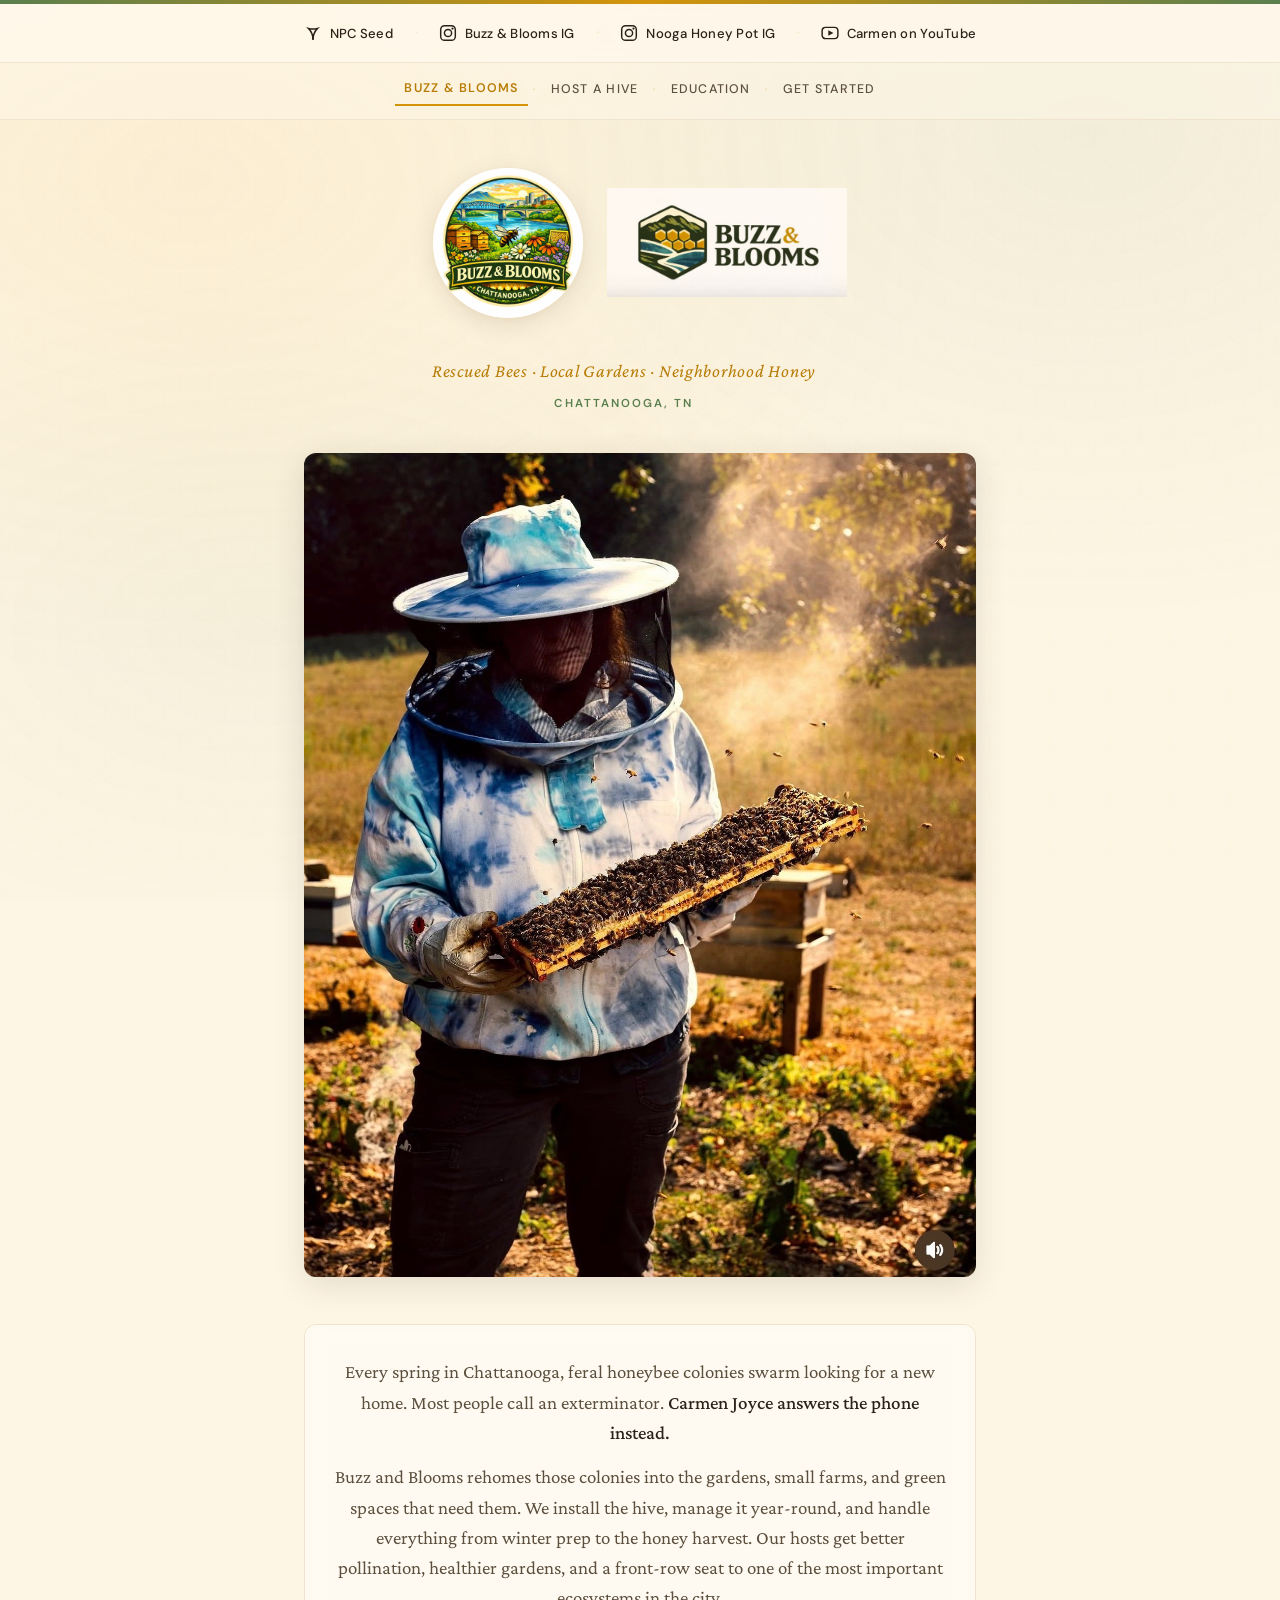
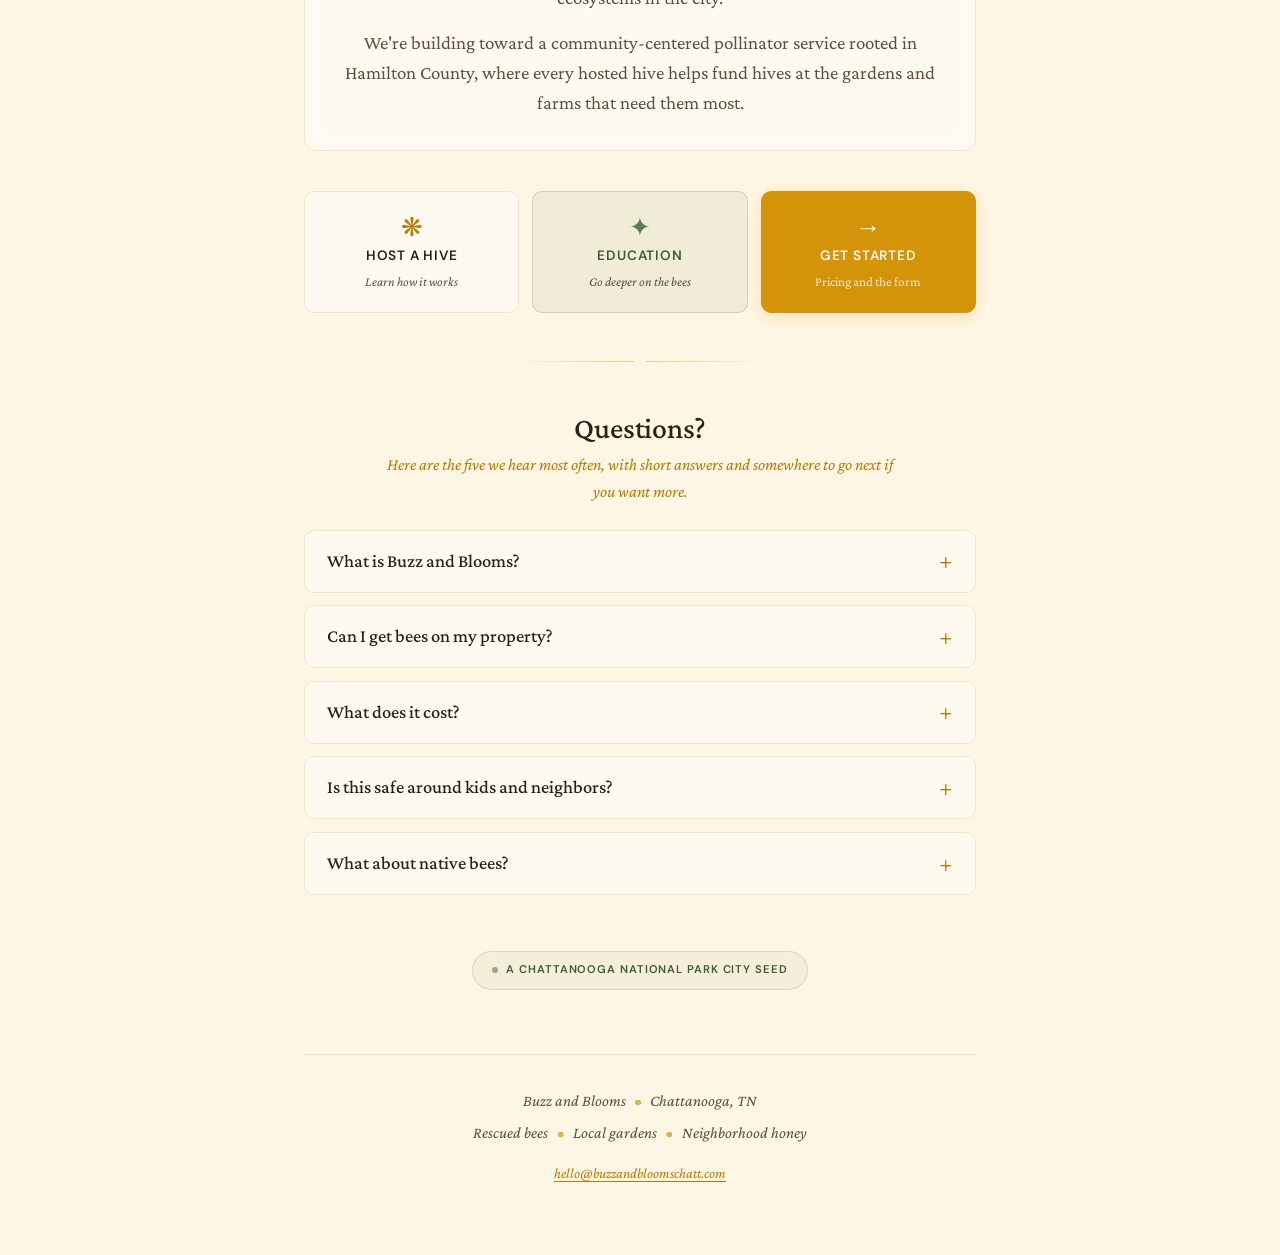
==== commit d9471bbf: "Add og:image for link previews" ====
--- a/index.html
+++ b/index.html
@@ -9,6 +9,7 @@
 <meta property="og:description" content="Rescued bees. Local gardens. Neighborhood honey. Managed beehives in Chattanooga, TN.">
 <meta property="og:type" content="website">
 <meta property="og:url" content="https://buzzandbloomschatt.com">
+<meta property="og:image" content="https://buzzandbloomschatt.com/logo-badge.png">
 
 <link rel="preconnect" href="https://fonts.googleapis.com">
 <link rel="preconnect" href="https://fonts.gstatic.com" crossorigin>
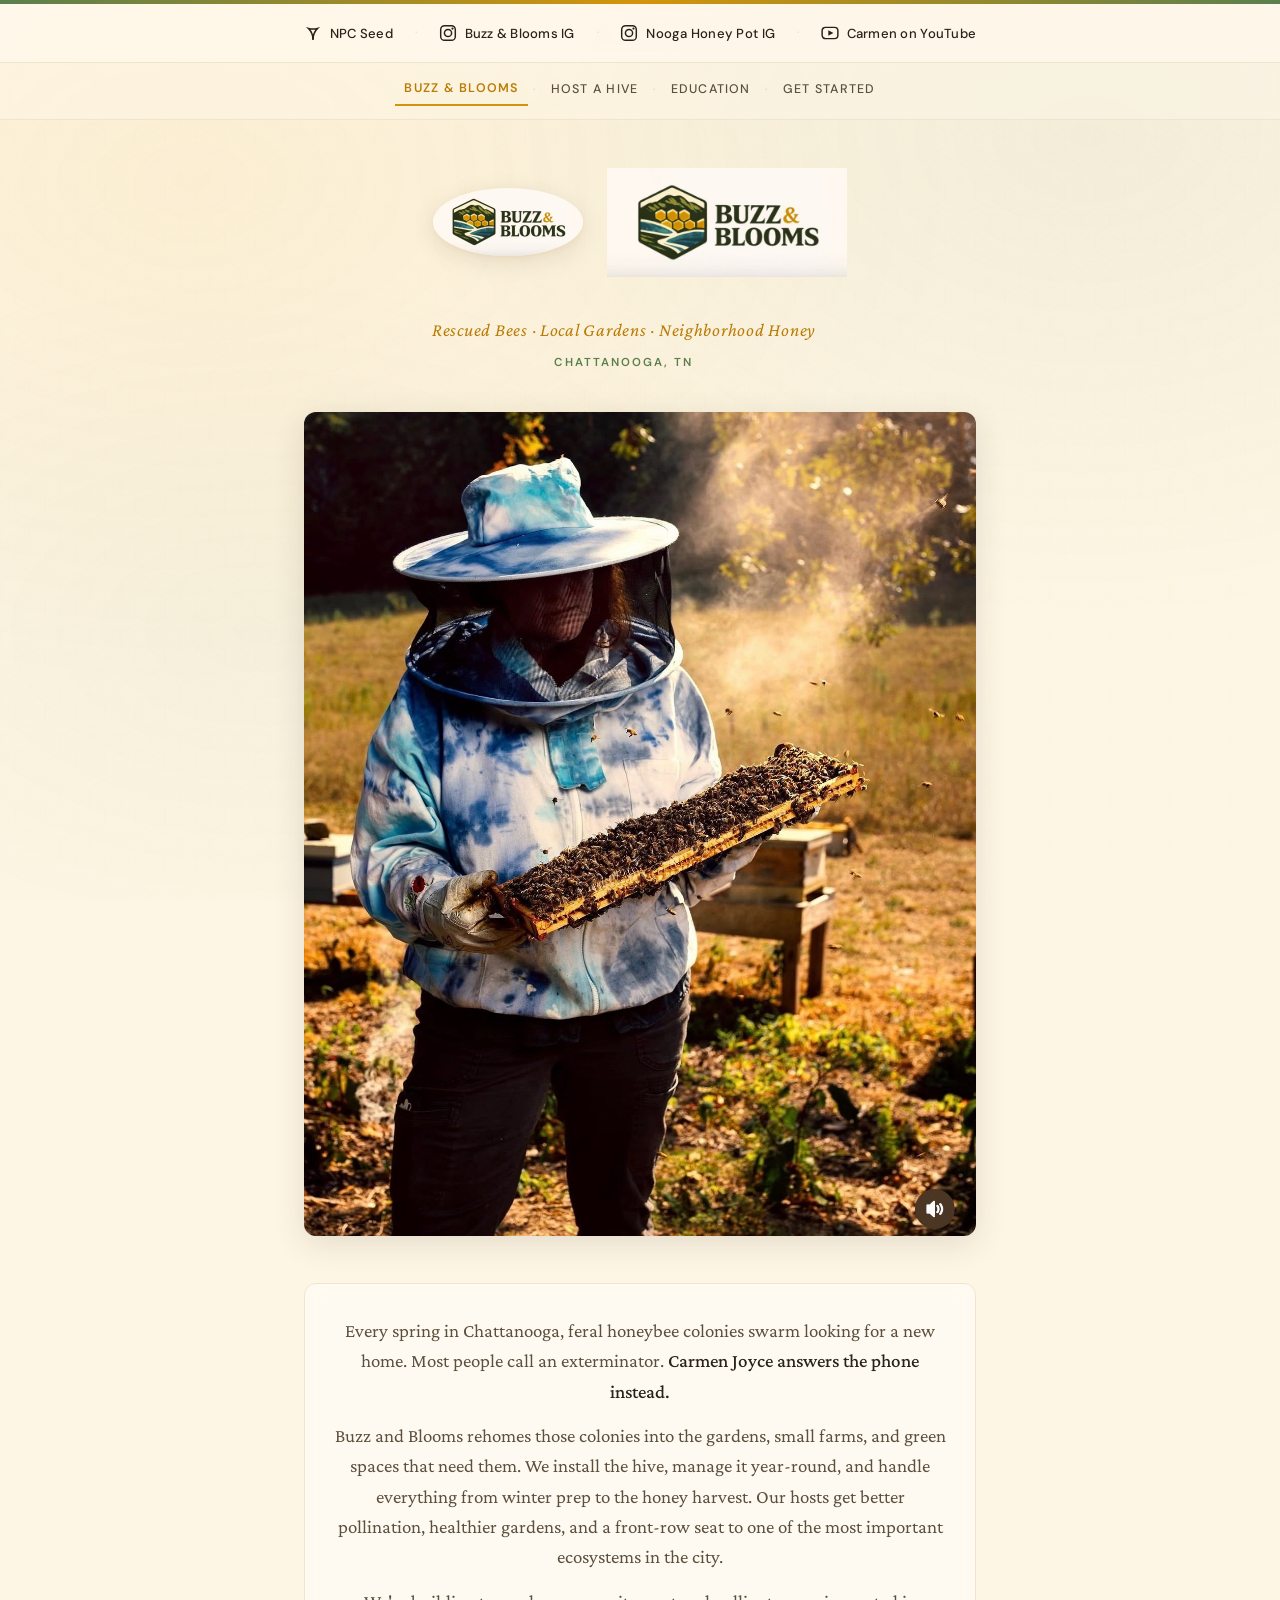
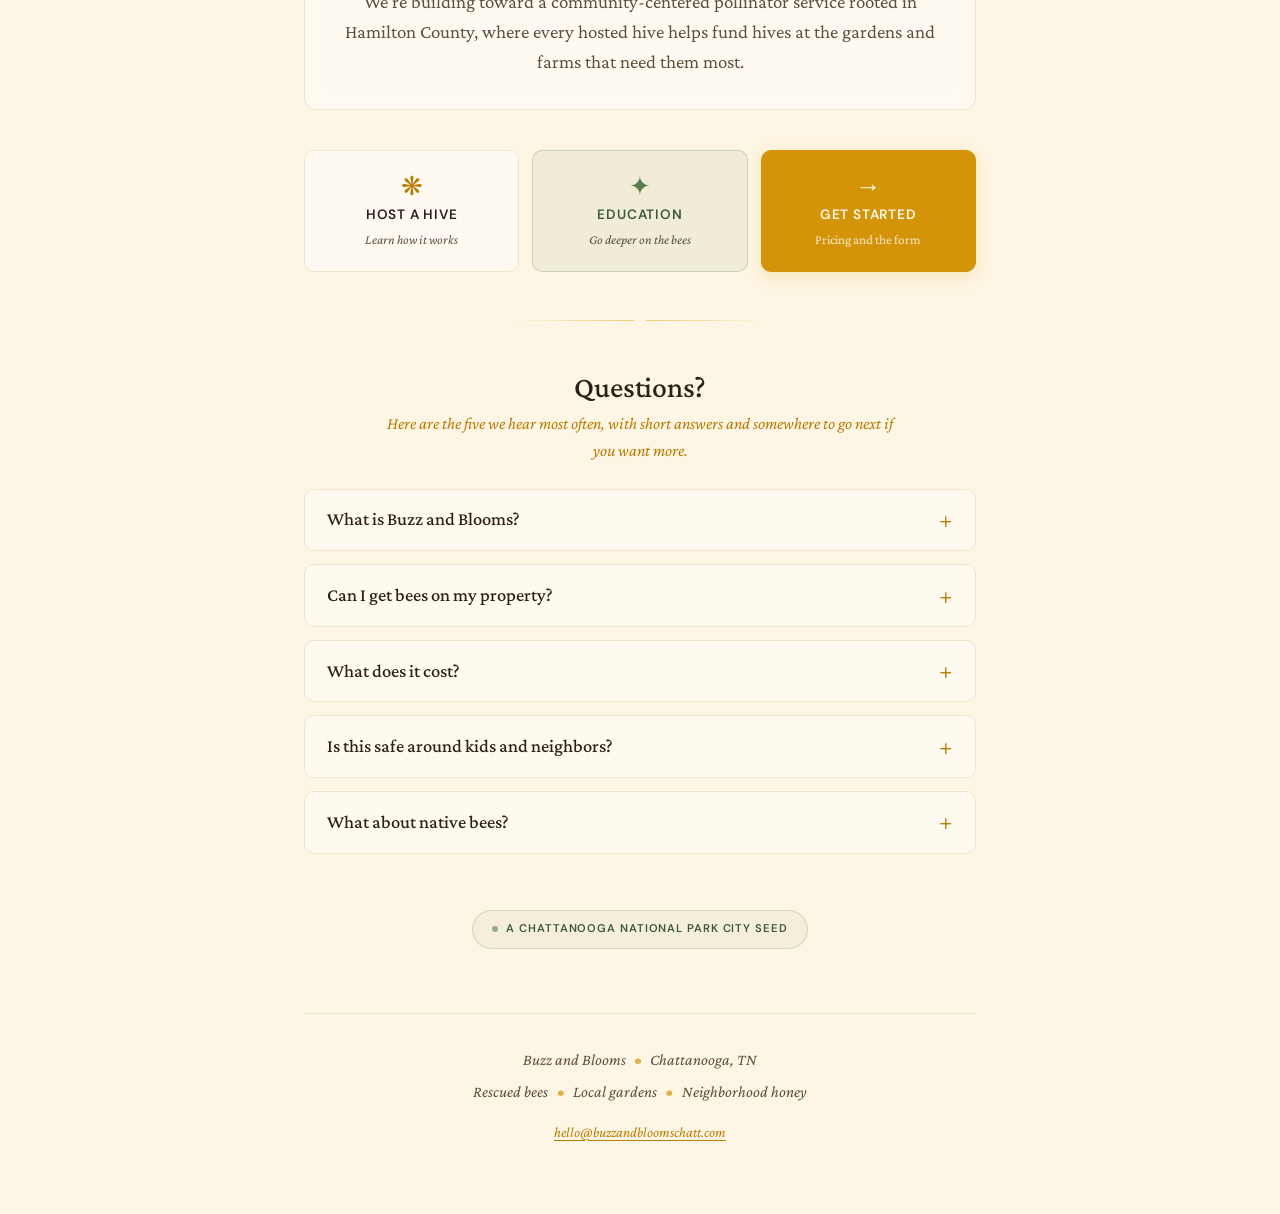
==== commit c72c4e62: "Switch to flat annual pricing, horizontal logo for og:image" ====
--- a/index.html
+++ b/index.html
@@ -9,7 +9,7 @@
 <meta property="og:description" content="Rescued bees. Local gardens. Neighborhood honey. Managed beehives in Chattanooga, TN.">
 <meta property="og:type" content="website">
 <meta property="og:url" content="https://buzzandbloomschatt.com">
-<meta property="og:image" content="https://buzzandbloomschatt.com/logo-badge.png">
+<meta property="og:image" content="https://buzzandbloomschatt.com/logo-horizontal.png">
 
 <link rel="preconnect" href="https://fonts.googleapis.com">
 <link rel="preconnect" href="https://fonts.gstatic.com" crossorigin>
@@ -290,7 +290,7 @@
 
   <div class="logos">
     <div class="badge">
-      <img src="logo-badge.png" alt="Buzz and Blooms Chattanooga illustrated badge">
+      <img src="logo-horizontal.png" alt="Buzz and Blooms Chattanooga illustrated badge">
     </div>
     <div class="lockup">
       <img src="logo-horizontal.png" alt="Buzz and Blooms logo with mountain, river, and honeycomb">
@@ -374,7 +374,7 @@
       <summary>What does it cost?</summary>
       <div class="faq-body">
         <p>
-          Our standard year-round hosting rate is <strong>$1,500 as a one-time startup fee</strong>, plus <strong>$100 per month from April through October</strong> (the active season) and <strong>$75 per month from November through March</strong> (winter management). First-year total works out to $2,575 for one hive, fully managed from install through next spring.
+          Year one for a single managed hive is <strong>$2,575</strong>, which covers everything: equipment, installation, year-round management, inspections, and honey harvest. Multi-year partners pay less: <strong>$1,705 per year</strong> with a two-year commitment, or <strong>$1,310 per year</strong> for three years.
         </p>
         <p>
           We also offer a one-season tier, and multi-year partner tiers with lower effective rates for longer commitments. All of that is laid out on the Get Started page, along with the form to start the conversation.
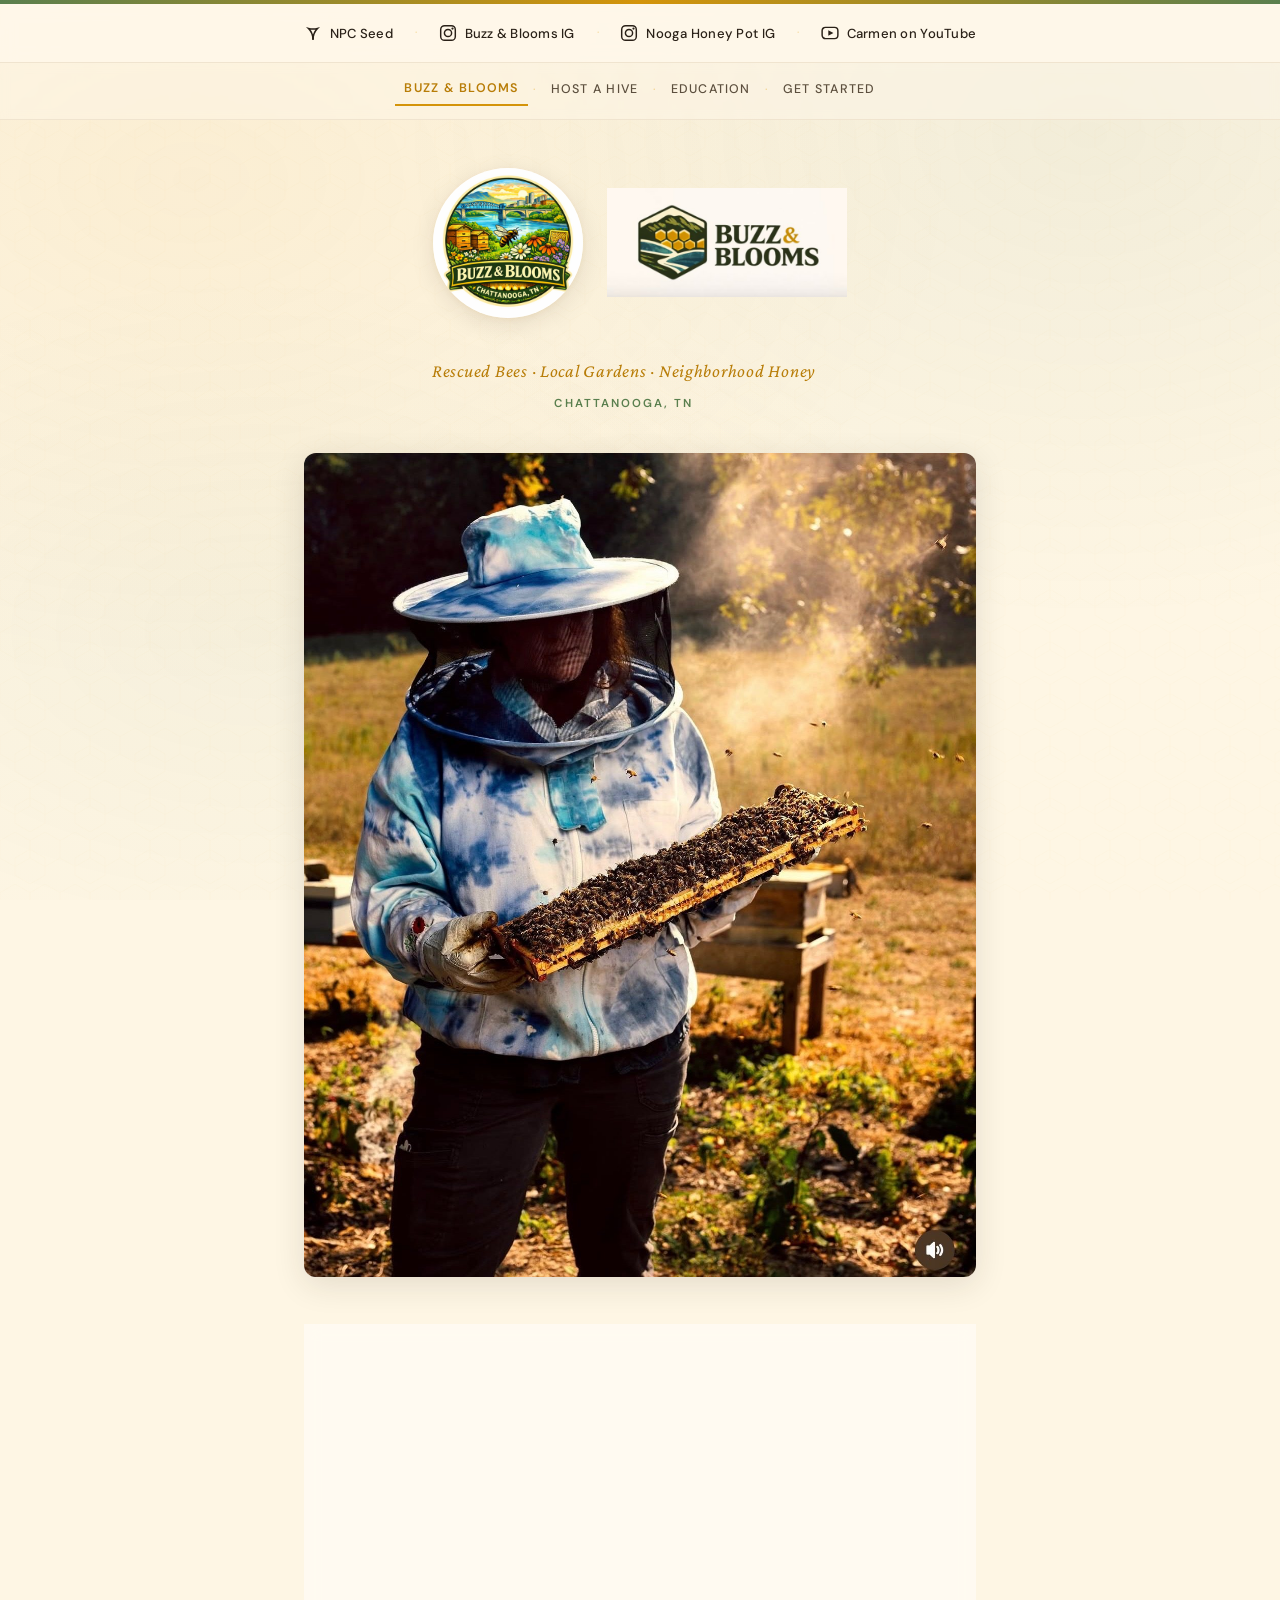
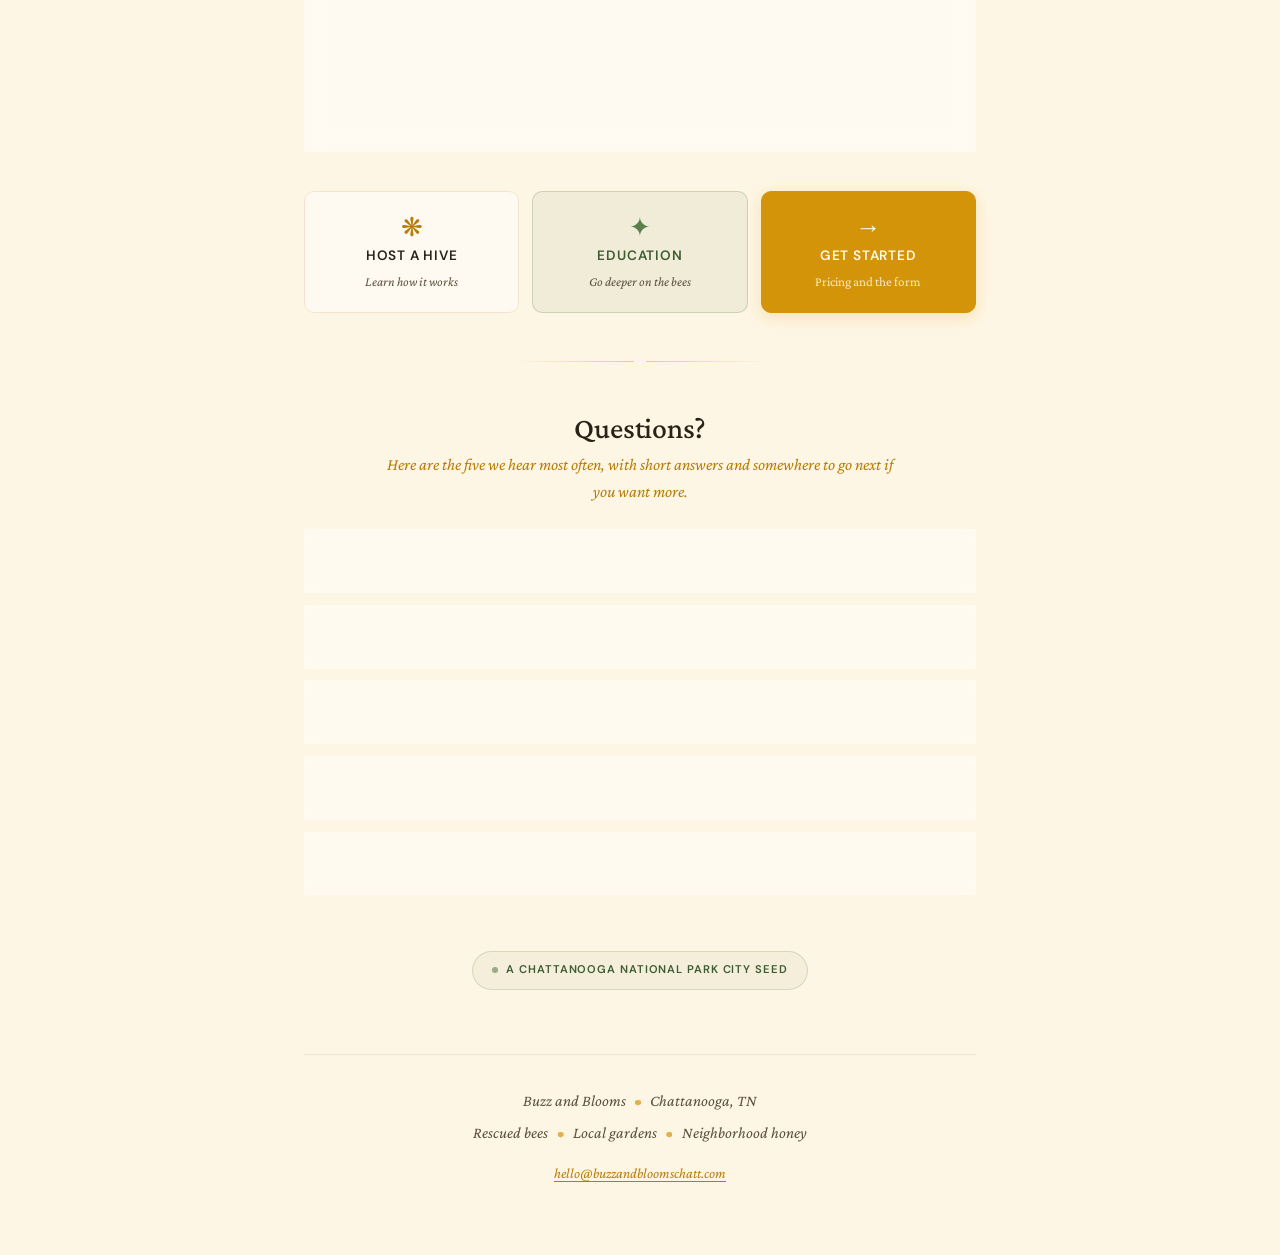
==== commit 13c797dc: "Fix badge logo on homepage" ====
--- a/index.html
+++ b/index.html
@@ -290,7 +290,7 @@
 
   <div class="logos">
     <div class="badge">
-      <img src="logo-horizontal.png" alt="Buzz and Blooms Chattanooga illustrated badge">
+      <img src="logo-badge.png" alt="Buzz and Blooms Chattanooga illustrated badge">
     </div>
     <div class="lockup">
       <img src="logo-horizontal.png" alt="Buzz and Blooms logo with mountain, river, and honeycomb">
@@ -374,7 +374,7 @@
       <summary>What does it cost?</summary>
       <div class="faq-body">
         <p>
-          Year one for a single managed hive is <strong>$2,575</strong>, which covers everything: equipment, installation, year-round management, inspections, and honey harvest. Multi-year partners pay less: <strong>$1,705 per year</strong> with a two-year commitment, or <strong>$1,310 per year</strong> for three years.
+          If you just want a hive and bees installed on your property to manage yourself, that's <strong>$1,500 one-time</strong>. For full-service managed hosting, year one is <strong>$2,575</strong>, which covers everything: equipment, installation, year-round management, inspections, and honey harvest. Multi-year partners pay less: <strong>$1,705 per year</strong> with a two-year commitment, or <strong>$1,310 per year</strong> for three years.
         </p>
         <p>
           We also offer a one-season tier, and multi-year partner tiers with lower effective rates for longer commitments. All of that is laid out on the Get Started page, along with the form to start the conversation.
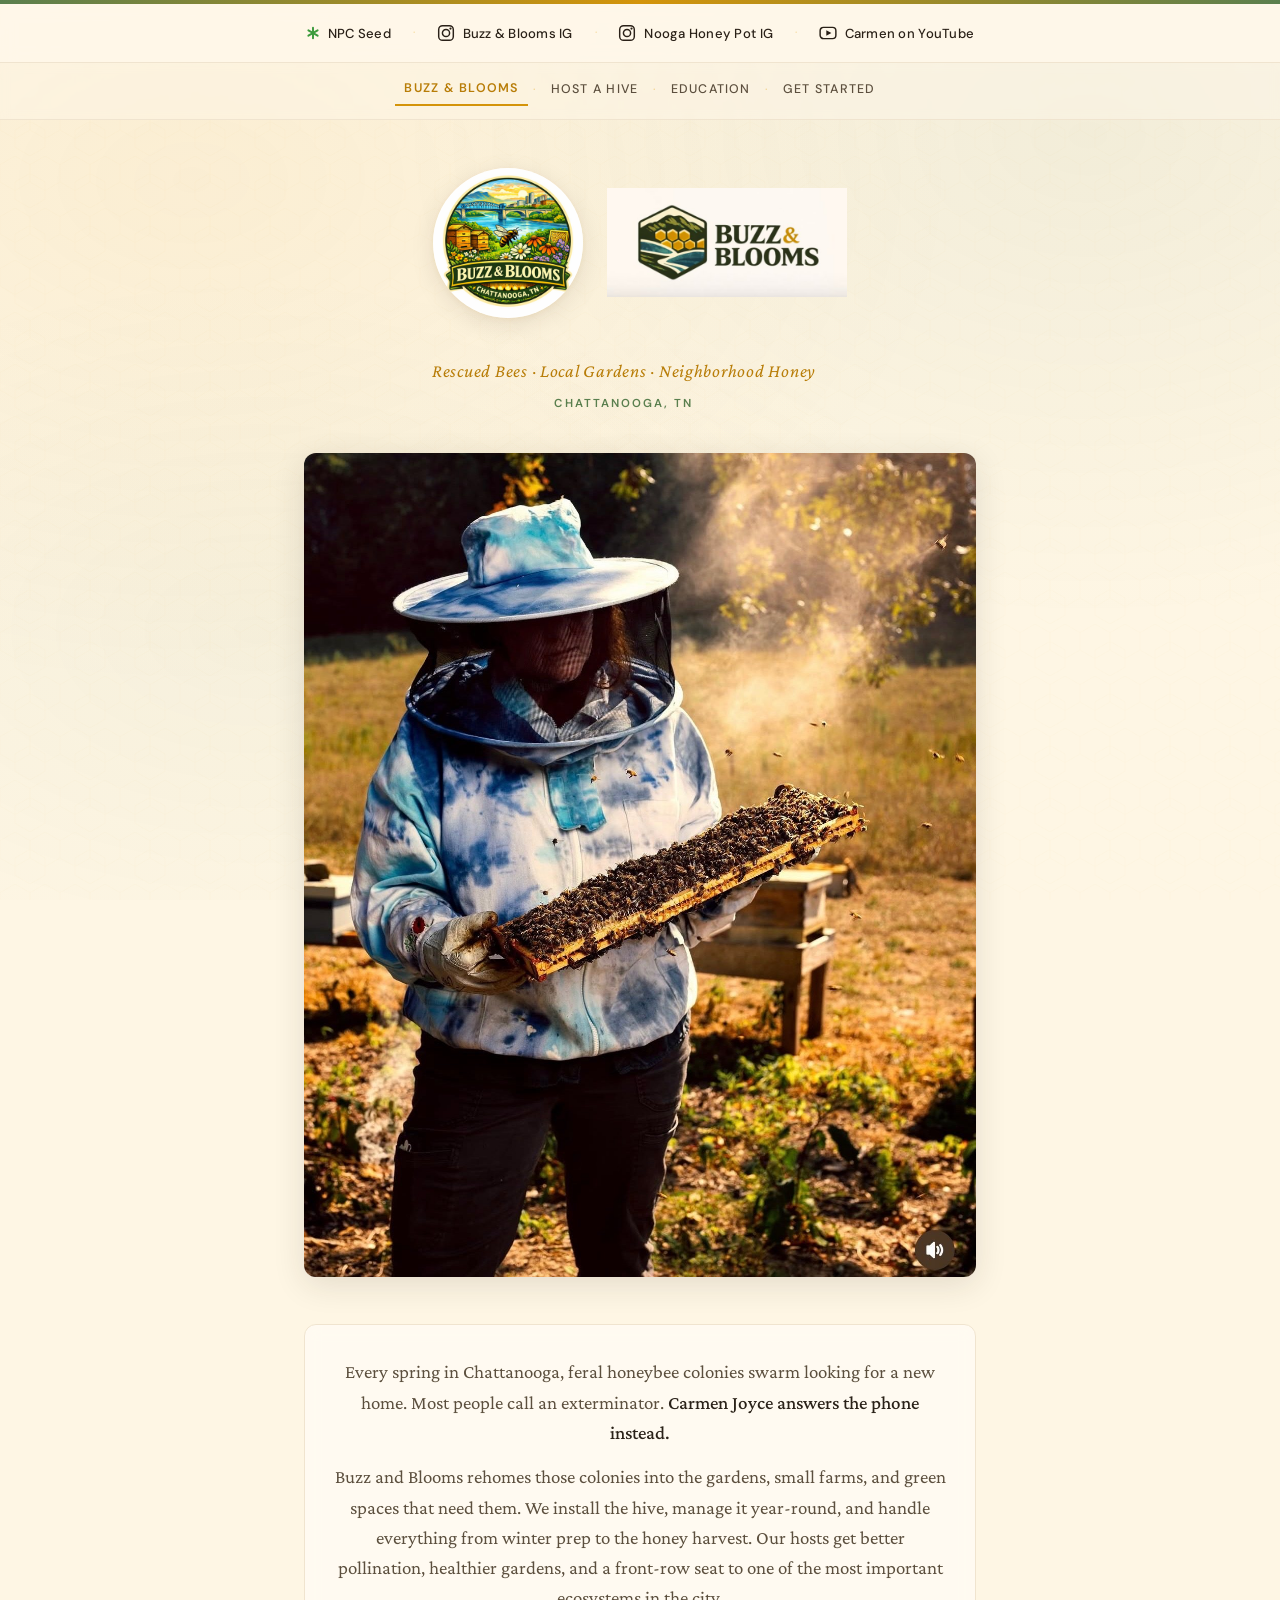
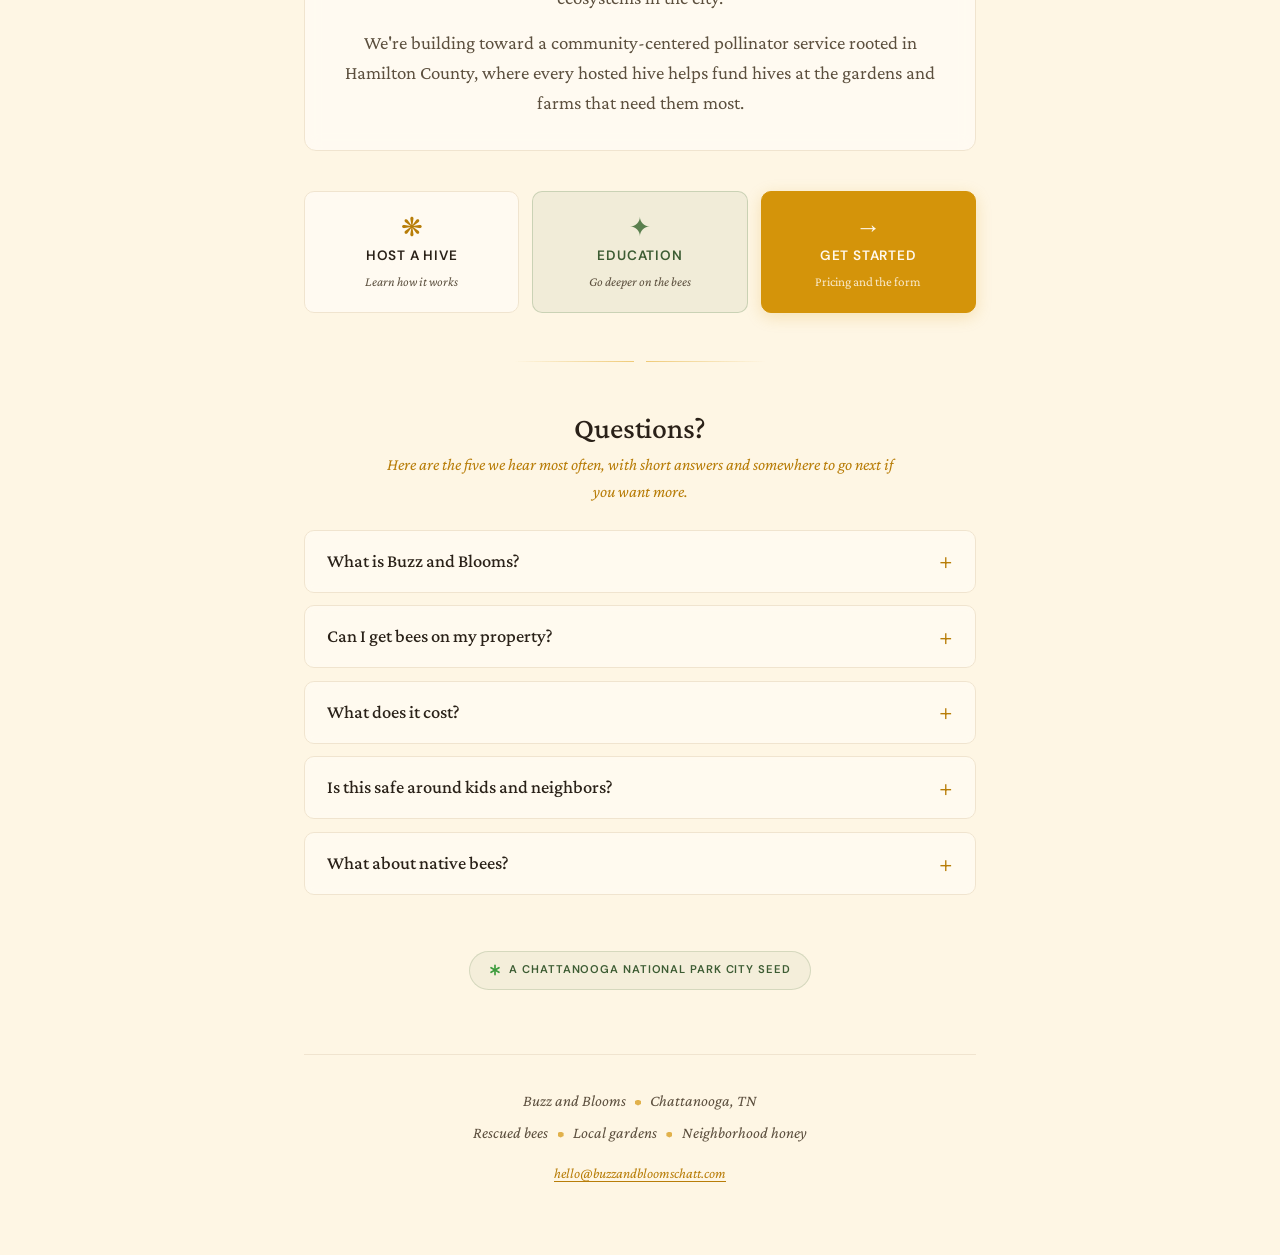
==== commit a2968334: "Add NPC asterisk logo to top bar and homepage badge" ====
--- a/index.html
+++ b/index.html
@@ -228,9 +228,10 @@
 <div class="link-bar">
   <div class="link-bar-inner">
     <a href="https://www.npcseeds.org/seeds/0ba0ef82-71f8-458d-8ea9-48633b9c30ae" target="_blank" rel="noopener" aria-label="National Park City Seed">
-      <svg viewBox="0 0 16 16" fill="none" stroke="currentColor" stroke-width="1.4" xmlns="http://www.w3.org/2000/svg">
-        <path d="M8 14 Q8 8 4 4 Q8 5 12 4 Q8 8 8 14Z"/>
-        <line x1="8" y1="14" x2="8" y2="9"/>
+      <svg viewBox="0 0 100 100" xmlns="http://www.w3.org/2000/svg" style="width:14px;height:14px;">
+        <rect x="43" y="5" width="14" height="90" rx="7" fill="#3D9B3D"/>
+        <rect x="43" y="5" width="14" height="90" rx="7" fill="#3D9B3D" transform="rotate(60 50 50)"/>
+        <rect x="43" y="5" width="14" height="90" rx="7" fill="#3D9B3D" transform="rotate(120 50 50)"/>
       </svg>
       <span>NPC Seed</span>
     </a>
@@ -413,7 +414,11 @@
 
   <div class="npc-badge-wrap">
     <div class="npc-badge">
-      <span class="npc-dot"></span>
+      <svg viewBox="0 0 100 100" xmlns="http://www.w3.org/2000/svg" style="width:12px;height:12px;flex-shrink:0;">
+        <rect x="43" y="5" width="14" height="90" rx="7" fill="#3D9B3D"/>
+        <rect x="43" y="5" width="14" height="90" rx="7" fill="#3D9B3D" transform="rotate(60 50 50)"/>
+        <rect x="43" y="5" width="14" height="90" rx="7" fill="#3D9B3D" transform="rotate(120 50 50)"/>
+      </svg>
       A Chattanooga National Park City Seed
     </div>
   </div>
